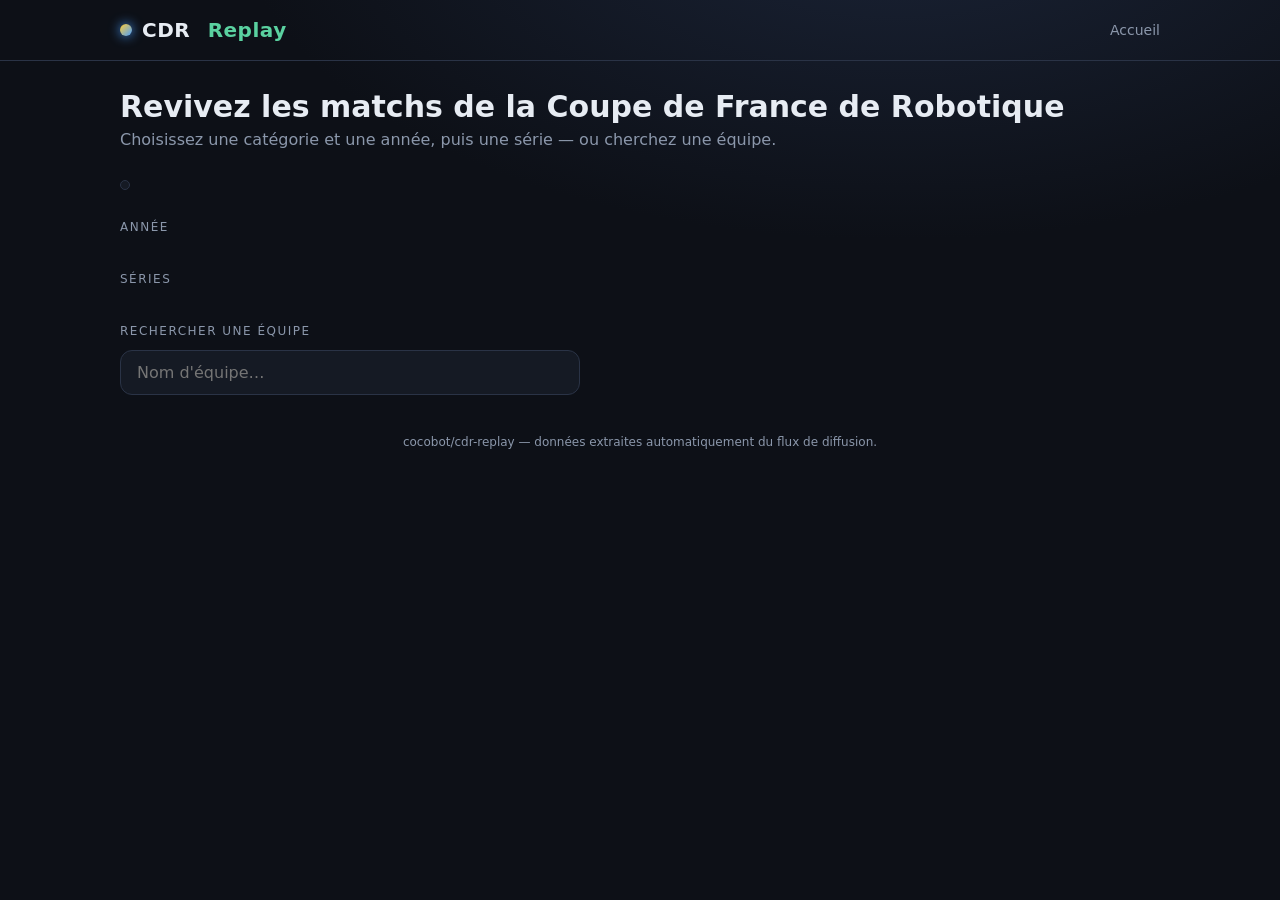
==== site/index.html @ 73f1c6b7 "cdr-replay: générateur + site statique (overlay OCR Ethnocentric, sans positions)" ====
<!DOCTYPE html>
<html lang="fr">
<head>
<meta charset="UTF-8">
<meta name="viewport" content="width=device-width, initial-scale=1">
<title>CDR Replay — matchs de la Coupe de France de Robotique</title>
<link rel="stylesheet" href="assets/style.css">
</head>
<body>
<div id="hdr"></div>
<main class="wrap">
  <h1 class="hero">Revivez les matchs de la Coupe de France de Robotique</h1>
  <p class="hero-sub">Choisissez une catégorie et une année, puis une série — ou cherchez une équipe.</p>

  <div id="cat" class="seg"></div>

  <div class="section-label">Année</div>
  <div id="years" class="chips"></div>

  <div class="section-label">Séries</div>
  <div id="series" class="grid"></div>

  <div class="section-label">Rechercher une équipe</div>
  <div class="search">
    <input id="q" type="text" placeholder="Nom d'équipe…" autocomplete="off">
    <div id="ac" class="ac" style="display:none"></div>
  </div>
</main>
<footer>cocobot/cdr-replay — données extraites automatiquement du flux de diffusion.</footer>

<script src="assets/app.js"></script>
<script>
document.getElementById("hdr").innerHTML = header();
let DATA, cat = null, year = null;

fetchJSON("data/index.json").then((d) => {
  DATA = d;
  const cats = Object.keys(d.tree);
  const order = ["senior", "junior"].filter((c) => cats.includes(c)).concat(cats.filter((c) => !["senior","junior"].includes(c)));
  document.getElementById("cat").innerHTML = order.map((c) =>
    `<button data-c="${c}">${c[0].toUpperCase() + c.slice(1)}</button>`).join("");
  document.querySelectorAll("#cat button").forEach((b) =>
    b.onclick = () => selectCat(b.dataset.c));
  selectCat(order[0]);
  setupSearch(d.teams);
});

function selectCat(c) {
  cat = c;
  document.querySelectorAll("#cat button").forEach((b) => b.classList.toggle("active", b.dataset.c === c));
  const years = Object.keys(DATA.tree[c]).sort().reverse();
  document.getElementById("years").innerHTML = years.map((y) =>
    `<div class="chip" data-y="${y}">${y}</div>`).join("");
  document.querySelectorAll("#years .chip").forEach((ch) =>
    ch.onclick = () => selectYear(ch.dataset.y));
  selectYear(years[0]);
}

function selectYear(y) {
  year = y;
  document.querySelectorAll("#years .chip").forEach((ch) => ch.classList.toggle("active", ch.dataset.y === y));
  const series = DATA.tree[cat][y];
  document.getElementById("series").innerHTML = series.map((s) => {
    const slug = slugOf(cat, y, s);
    return `<a class="card" href="viewer.html?s=${slug}">
      <span class="corner"></span>
      <div class="big">${seriesLabel(s)}</div>
      <div class="sub">${cat} · ${y}</div>
    </a>`;
  }).join("") || `<div class="empty">Aucune série</div>`;
}

function setupSearch(teams) {
  const q = document.getElementById("q"), ac = document.getElementById("ac");
  let sel = -1, shown = [];
  function render() {
    const v = q.value.trim().toLowerCase();
    shown = v ? teams.filter((t) => t.toLowerCase().includes(v)).slice(0, 12) : [];
    sel = -1;
    ac.style.display = shown.length ? "block" : "none";
    ac.innerHTML = shown.map((t, i) => `<div data-i="${i}">${t}</div>`).join("");
    ac.querySelectorAll("div").forEach((d) =>
      d.onclick = () => location.href = `team.html?team=${encodeURIComponent(shown[d.dataset.i])}`);
  }
  q.addEventListener("input", render);
  q.addEventListener("keydown", (e) => {
    if (e.key === "ArrowDown") sel = Math.min(sel + 1, shown.length - 1);
    else if (e.key === "ArrowUp") sel = Math.max(sel - 1, 0);
    else if (e.key === "Enter" && shown.length) {
      location.href = `team.html?team=${encodeURIComponent(shown[Math.max(0, sel)])}`; return;
    } else return;
    ac.querySelectorAll("div").forEach((d, i) => d.classList.toggle("sel", i === sel));
    e.preventDefault();
  });
}
</script>
</body>
</html>
---- site/assets/style.css ----
:root {
  --bg: #0d1017;
  --bg2: #151a24;
  --card: #1b212e;
  --card-h: #232b3b;
  --line: #2a3346;
  --txt: #e7ecf3;
  --muted: #8b97ab;
  --blue: #4a9eff;
  --yellow: #ffce3a;
  --accent: #5ad1a0;
  --radius: 14px;
  --shadow: 0 6px 24px rgba(0,0,0,.35);
}
* { margin: 0; padding: 0; box-sizing: border-box; }
html { scroll-behavior: smooth; }
body {
  background: radial-gradient(1200px 600px at 70% -10%, #1a2336 0%, var(--bg) 55%);
  color: var(--txt);
  font-family: "Inter", "Segoe UI", system-ui, -apple-system, sans-serif;
  min-height: 100vh;
}
a { color: inherit; text-decoration: none; }
.wrap { max-width: 1080px; margin: 0 auto; padding: 0 20px; }

/* Header */
header.top {
  display: flex; align-items: center; gap: 14px;
  padding: 18px 0; border-bottom: 1px solid var(--line); margin-bottom: 28px;
}
.logo {
  font-weight: 800; font-size: 20px; letter-spacing: .5px;
  display: flex; align-items: center; gap: 10px;
}
.logo .dot { width: 12px; height: 12px; border-radius: 50%;
  background: linear-gradient(135deg, var(--yellow), var(--blue)); box-shadow: 0 0 12px var(--blue); }
.logo b { color: var(--accent); }
header.top nav { margin-left: auto; display: flex; gap: 18px; font-size: 14px; color: var(--muted); }
header.top nav a:hover { color: var(--txt); }

h1.hero { font-size: 30px; font-weight: 800; margin-bottom: 6px; }
.hero-sub { color: var(--muted); margin-bottom: 26px; }

/* Segmented toggle */
.seg { display: inline-flex; background: var(--bg2); border: 1px solid var(--line);
  border-radius: 999px; padding: 4px; gap: 4px; }
.seg button {
  border: none; background: transparent; color: var(--muted);
  padding: 9px 22px; border-radius: 999px; cursor: pointer;
  font: inherit; font-weight: 600; transition: .15s;
}
.seg button.active { background: var(--card-h); color: var(--txt); box-shadow: var(--shadow); }
.seg button:hover:not(.active) { color: var(--txt); }

.section-label { color: var(--muted); font-size: 12px; text-transform: uppercase;
  letter-spacing: 1.5px; margin: 26px 0 12px; }

/* Chips (years) */
.chips { display: flex; flex-wrap: wrap; gap: 10px; }
.chip {
  background: var(--card); border: 1px solid var(--line); color: var(--txt);
  padding: 8px 18px; border-radius: 999px; cursor: pointer; font-weight: 600; transition: .15s;
}
.chip.active { border-color: var(--accent); color: var(--accent); box-shadow: 0 0 0 1px var(--accent) inset; }
.chip:hover { background: var(--card-h); }

/* Cards grid */
.grid { display: grid; grid-template-columns: repeat(auto-fill, minmax(220px, 1fr)); gap: 14px; }
.card {
  background: var(--card); border: 1px solid var(--line); border-radius: var(--radius);
  padding: 18px; cursor: pointer; transition: .15s; position: relative; overflow: hidden;
}
.card:hover { background: var(--card-h); transform: translateY(-2px); box-shadow: var(--shadow); }
.card .big { font-size: 22px; font-weight: 800; }
.card .sub { color: var(--muted); font-size: 13px; margin-top: 4px; }
.card .corner { position: absolute; top: 0; right: 0; width: 46px; height: 46px;
  background: linear-gradient(135deg, transparent 50%, var(--blue) 50%); opacity: .25; }

/* Search */
.search { position: relative; max-width: 460px; }
.search input {
  width: 100%; background: var(--bg2); border: 1px solid var(--line); color: var(--txt);
  padding: 12px 16px; border-radius: 12px; font: inherit; outline: none;
}
.search input:focus { border-color: var(--accent); }
.ac { position: absolute; left: 0; right: 0; top: 52px; background: var(--card);
  border: 1px solid var(--line); border-radius: 12px; overflow: hidden; z-index: 10;
  max-height: 320px; overflow-y: auto; box-shadow: var(--shadow); }
.ac div { padding: 10px 16px; cursor: pointer; }
.ac div:hover, .ac div.sel { background: var(--card-h); color: var(--accent); }

/* Viewer */
.viewer { display: grid; grid-template-columns: 1.7fr 1fr; gap: 20px; align-items: start; }
@media (max-width: 880px) { .viewer { grid-template-columns: 1fr; } }
.player-box { background: #000; border-radius: var(--radius); overflow: hidden; aspect-ratio: 16/9; }
.player-box iframe { width: 100%; height: 100%; border: 0; display: block; }
.match-list { display: flex; flex-direction: column; gap: 8px; max-height: 70vh; overflow-y: auto; padding-right: 4px; }
.match {
  background: var(--card); border: 1px solid var(--line); border-left: 4px solid var(--line);
  border-radius: 10px; padding: 10px 14px; cursor: pointer; transition: .12s;
}
.match:hover { background: var(--card-h); }
.match.now { border-left-color: var(--accent); background: var(--card-h); box-shadow: var(--shadow); }
.match .teams { font-weight: 700; display: flex; align-items: center; gap: 8px; flex-wrap: wrap; }
.match .meta { color: var(--muted); font-size: 12px; margin-top: 4px; display: flex; gap: 10px; }
.tname.y { color: var(--yellow); } .tname.b { color: var(--blue); }
.vs { color: var(--muted); font-weight: 500; }
.pill { background: var(--bg2); border: 1px solid var(--line); border-radius: 6px; padding: 1px 7px; font-size: 11px; }

.crumbs { color: var(--muted); font-size: 14px; margin-bottom: 16px; }
.crumbs a:hover { color: var(--txt); }
.crumbs b { color: var(--txt); }

.empty { color: var(--muted); padding: 40px 0; text-align: center; }
footer { color: var(--muted); font-size: 12px; text-align: center; padding: 40px 0 24px; }
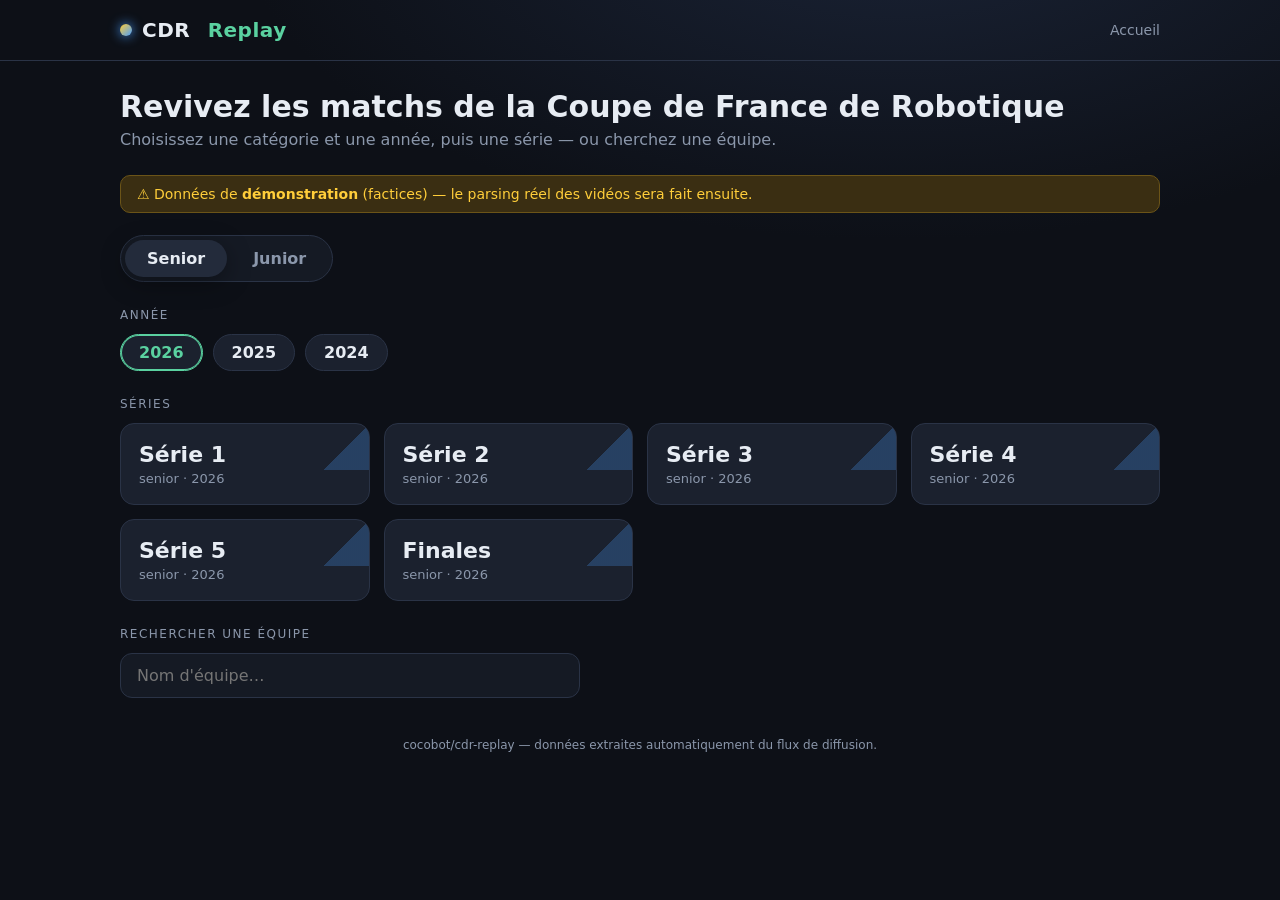
==== commit 0b1c113f: "demo: jeu de données factice (26 séries, 118 équipes) + bandeau démo + script de génération" ====
--- a/site/index.html
+++ b/site/index.html
@@ -11,6 +11,11 @@
 <main class="wrap">
   <h1 class="hero">Revivez les matchs de la Coupe de France de Robotique</h1>
   <p class="hero-sub">Choisissez une catégorie et une année, puis une série — ou cherchez une équipe.</p>
+
+  <div id="demo" style="display:none;background:#3a2e12;border:1px solid #6b5418;color:#ffce3a;
+    padding:10px 16px;border-radius:10px;margin-bottom:22px;font-size:14px">
+    ⚠️ Données de <b>démonstration</b> (factices) — le parsing réel des vidéos sera fait ensuite.
+  </div>
 
   <div id="cat" class="seg"></div>
 
@@ -35,6 +40,7 @@
 
 fetchJSON("data/index.json").then((d) => {
   DATA = d;
+  if (d.demo) document.getElementById("demo").style.display = "block";
   const cats = Object.keys(d.tree);
   const order = ["senior", "junior"].filter((c) => cats.includes(c)).concat(cats.filter((c) => !["senior","junior"].includes(c)));
   document.getElementById("cat").innerHTML = order.map((c) =>
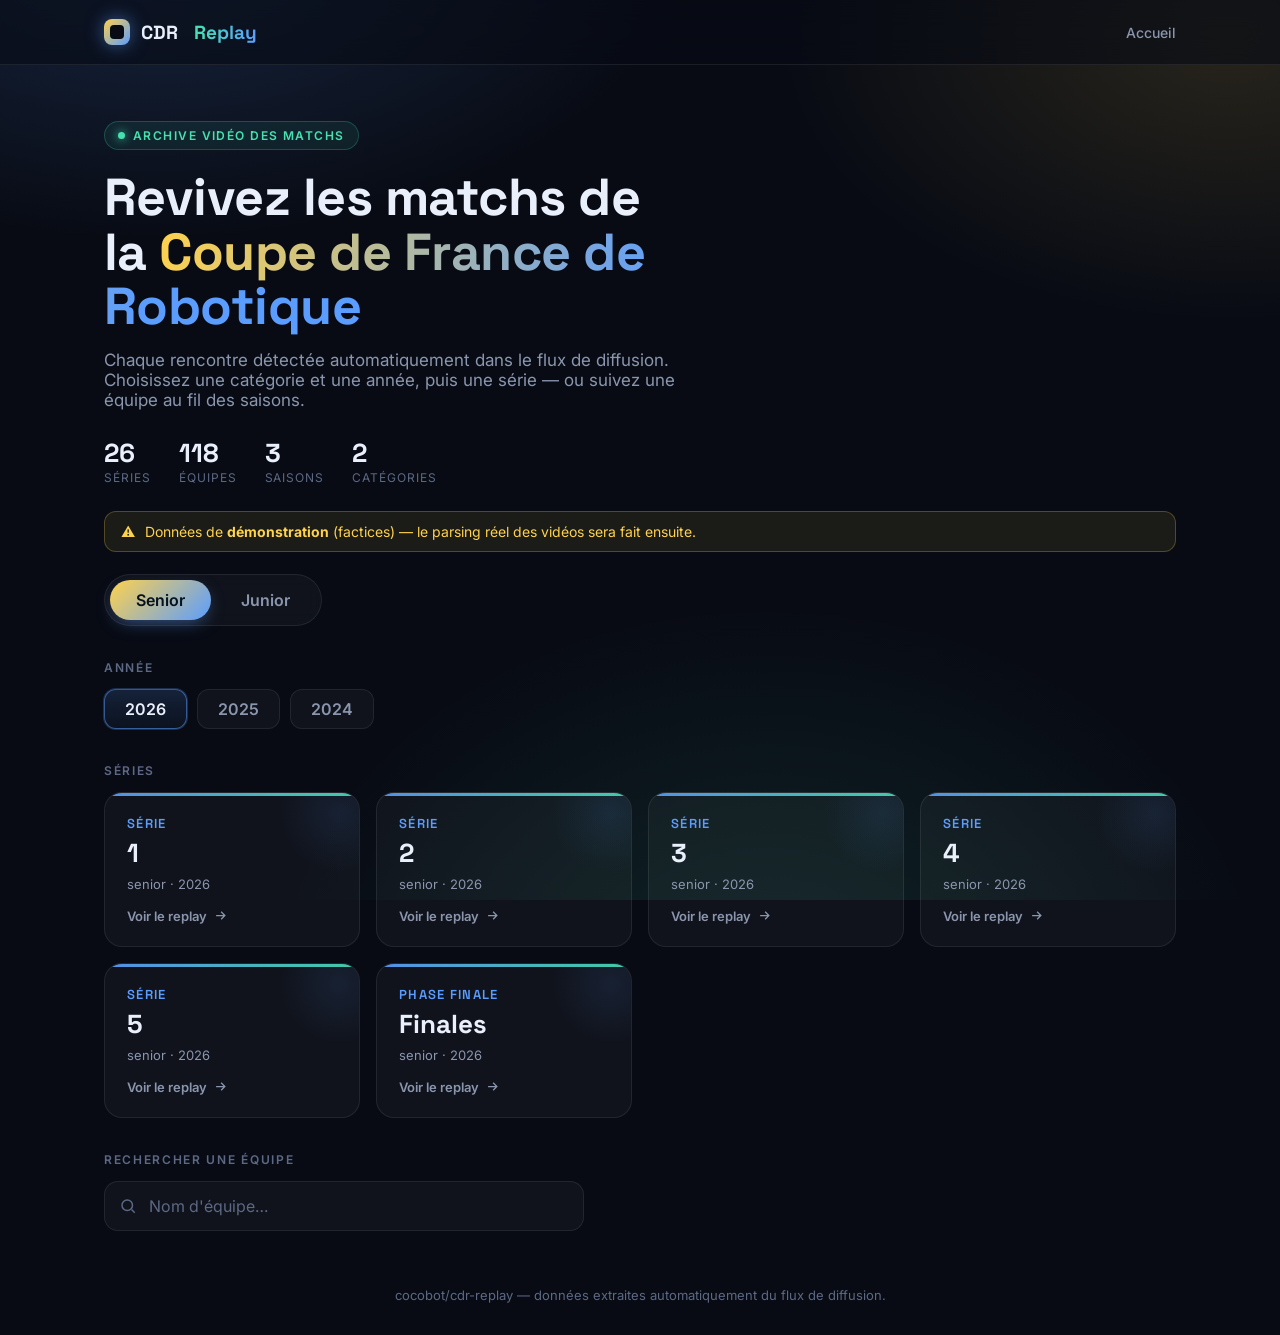
==== commit 32ff9633: "design: refonte UI (typo Space Grotesk/Inter, hero dégradé, cartes glass, viewer/équipe soignés)" ====
--- a/site/index.html
+++ b/site/index.html
@@ -9,13 +9,16 @@
 <body>
 <div id="hdr"></div>
 <main class="wrap">
-  <h1 class="hero">Revivez les matchs de la Coupe de France de Robotique</h1>
-  <p class="hero-sub">Choisissez une catégorie et une année, puis une série — ou cherchez une équipe.</p>
-
-  <div id="demo" style="display:none;background:#3a2e12;border:1px solid #6b5418;color:#ffce3a;
-    padding:10px 16px;border-radius:10px;margin-bottom:22px;font-size:14px">
-    ⚠️ Données de <b>démonstration</b> (factices) — le parsing réel des vidéos sera fait ensuite.
-  </div>
+  <section class="hero">
+    <span class="eyebrow"><span class="ping"></span>Archive vidéo des matchs</span>
+    <h1 class="title">Revivez les matchs de la <span class="g">Coupe de France de Robotique</span></h1>
+    <p class="lead">Chaque rencontre détectée automatiquement dans le flux de diffusion. Choisissez
+      une catégorie et une année, puis une série — ou suivez une équipe au fil des saisons.</p>
+    <div class="stats" id="stats"></div>
+    <div id="demo" class="demo-banner" style="display:none">
+      ⚠️ <span>Données de <b>démonstration</b> (factices) — le parsing réel des vidéos sera fait ensuite.</span>
+    </div>
+  </section>
 
   <div id="cat" class="seg"></div>
 
@@ -27,6 +30,7 @@
 
   <div class="section-label">Rechercher une équipe</div>
   <div class="search">
+    <svg class="ico" width="18" height="18" viewBox="0 0 24 24" fill="none" stroke="currentColor" stroke-width="2"><circle cx="11" cy="11" r="7"/><path d="m21 21-4.3-4.3"/></svg>
     <input id="q" type="text" placeholder="Nom d'équipe…" autocomplete="off">
     <div id="ac" class="ac" style="display:none"></div>
   </div>
@@ -37,16 +41,23 @@
 <script>
 document.getElementById("hdr").innerHTML = header();
 let DATA, cat = null, year = null;
+const ACCENT = { senior: ["var(--blue)", "var(--teal)"], junior: ["var(--yellow)", "var(--blue)"] };
+const ARROW = `<svg width="15" height="15" viewBox="0 0 24 24" fill="none" stroke="currentColor" stroke-width="2"><path d="M5 12h14M13 6l6 6-6 6"/></svg>`;
 
 fetchJSON("data/index.json").then((d) => {
   DATA = d;
-  if (d.demo) document.getElementById("demo").style.display = "block";
+  if (d.demo) document.getElementById("demo").style.display = "flex";
+  const nSeries = Object.values(d.tree).reduce((a, yr) => a + Object.values(yr).reduce((b, s) => b + s.length, 0), 0);
+  const years = new Set(); Object.values(d.tree).forEach((yr) => Object.keys(yr).forEach((y) => years.add(y)));
+  document.getElementById("stats").innerHTML = [
+    [nSeries, "Séries"], [d.teams.length, "Équipes"], [years.size, "Saisons"], [Object.keys(d.tree).length, "Catégories"],
+  ].map(([n, l]) => `<div class="stat"><div class="n">${n}</div><div class="l">${l}</div></div>`).join("");
+
   const cats = Object.keys(d.tree);
-  const order = ["senior", "junior"].filter((c) => cats.includes(c)).concat(cats.filter((c) => !["senior","junior"].includes(c)));
+  const order = ["senior", "junior"].filter((c) => cats.includes(c)).concat(cats.filter((c) => !["senior", "junior"].includes(c)));
   document.getElementById("cat").innerHTML = order.map((c) =>
     `<button data-c="${c}">${c[0].toUpperCase() + c.slice(1)}</button>`).join("");
-  document.querySelectorAll("#cat button").forEach((b) =>
-    b.onclick = () => selectCat(b.dataset.c));
+  document.querySelectorAll("#cat button").forEach((b) => b.onclick = () => selectCat(b.dataset.c));
   selectCat(order[0]);
   setupSearch(d.teams);
 });
@@ -55,23 +66,23 @@
   cat = c;
   document.querySelectorAll("#cat button").forEach((b) => b.classList.toggle("active", b.dataset.c === c));
   const years = Object.keys(DATA.tree[c]).sort().reverse();
-  document.getElementById("years").innerHTML = years.map((y) =>
-    `<div class="chip" data-y="${y}">${y}</div>`).join("");
-  document.querySelectorAll("#years .chip").forEach((ch) =>
-    ch.onclick = () => selectYear(ch.dataset.y));
+  document.getElementById("years").innerHTML = years.map((y) => `<div class="chip" data-y="${y}">${y}</div>`).join("");
+  document.querySelectorAll("#years .chip").forEach((ch) => ch.onclick = () => selectYear(ch.dataset.y));
   selectYear(years[0]);
 }
 
 function selectYear(y) {
   year = y;
   document.querySelectorAll("#years .chip").forEach((ch) => ch.classList.toggle("active", ch.dataset.y === y));
-  const series = DATA.tree[cat][y];
-  document.getElementById("series").innerHTML = series.map((s) => {
+  const [c1, c2] = ACCENT[cat] || ACCENT.senior;
+  document.getElementById("series").innerHTML = DATA.tree[cat][y].map((s) => {
     const slug = slugOf(cat, y, s);
-    return `<a class="card" href="viewer.html?s=${slug}">
-      <span class="corner"></span>
-      <div class="big">${seriesLabel(s)}</div>
+    const isFin = !/^\d+$/.test(s);
+    return `<a class="card" href="viewer.html?s=${slug}" style="--c1:${c1};--c2:${c2}">
+      <div class="num">${isFin ? "Phase finale" : "Série"}</div>
+      <div class="big">${isFin ? seriesLabel(s) : s}</div>
       <div class="sub">${cat} · ${y}</div>
+      <div class="go">Voir le replay ${ARROW}</div>
     </a>`;
   }).join("") || `<div class="empty">Aucune série</div>`;
 }
@@ -85,16 +96,15 @@
     sel = -1;
     ac.style.display = shown.length ? "block" : "none";
     ac.innerHTML = shown.map((t, i) => `<div data-i="${i}">${t}</div>`).join("");
-    ac.querySelectorAll("div").forEach((d) =>
-      d.onclick = () => location.href = `team.html?team=${encodeURIComponent(shown[d.dataset.i])}`);
+    ac.querySelectorAll("div").forEach((d) => d.onclick = () => go(shown[d.dataset.i]));
   }
+  const go = (t) => location.href = `team.html?team=${encodeURIComponent(t)}`;
   q.addEventListener("input", render);
   q.addEventListener("keydown", (e) => {
     if (e.key === "ArrowDown") sel = Math.min(sel + 1, shown.length - 1);
     else if (e.key === "ArrowUp") sel = Math.max(sel - 1, 0);
-    else if (e.key === "Enter" && shown.length) {
-      location.href = `team.html?team=${encodeURIComponent(shown[Math.max(0, sel)])}`; return;
-    } else return;
+    else if (e.key === "Enter" && shown.length) return go(shown[Math.max(0, sel)]);
+    else return;
     ac.querySelectorAll("div").forEach((d, i) => d.classList.toggle("sel", i === sel));
     e.preventDefault();
   });
--- a/site/assets/style.css
+++ b/site/assets/style.css
@@ -1,115 +1,158 @@
+@import url('https://fonts.googleapis.com/css2?family=Space+Grotesk:wght@500;600;700&family=Inter:wght@400;500;600&display=swap');
+
 :root {
-  --bg: #0d1017;
-  --bg2: #151a24;
-  --card: #1b212e;
-  --card-h: #232b3b;
-  --line: #2a3346;
-  --txt: #e7ecf3;
-  --muted: #8b97ab;
-  --blue: #4a9eff;
-  --yellow: #ffce3a;
-  --accent: #5ad1a0;
-  --radius: 14px;
-  --shadow: 0 6px 24px rgba(0,0,0,.35);
+  --bg: #080b14;
+  --txt: #eaf0fb;
+  --muted: #8a96ad;
+  --faint: #5c6884;
+  --blue: #5b9dff;
+  --yellow: #ffd24d;
+  --teal: #45e2b0;
+  --line: rgba(255,255,255,.08);
+  --glass: rgba(255,255,255,.035);
+  --glass-h: rgba(255,255,255,.06);
+  --radius: 18px;
+  --shadow: 0 18px 50px -18px rgba(0,0,0,.7);
+  --ease: cubic-bezier(.22,.61,.36,1);
 }
 * { margin: 0; padding: 0; box-sizing: border-box; }
 html { scroll-behavior: smooth; }
 body {
-  background: radial-gradient(1200px 600px at 70% -10%, #1a2336 0%, var(--bg) 55%);
+  font-family: "Inter", system-ui, -apple-system, sans-serif;
   color: var(--txt);
-  font-family: "Inter", "Segoe UI", system-ui, -apple-system, sans-serif;
+  background:
+    radial-gradient(900px 520px at 12% -8%, rgba(91,157,255,.20), transparent 60%),
+    radial-gradient(820px 520px at 96% 4%, rgba(255,210,77,.13), transparent 55%),
+    radial-gradient(900px 700px at 60% 110%, rgba(69,226,176,.12), transparent 55%),
+    var(--bg);
+  background-attachment: fixed;
   min-height: 100vh;
+  -webkit-font-smoothing: antialiased;
 }
 a { color: inherit; text-decoration: none; }
-.wrap { max-width: 1080px; margin: 0 auto; padding: 0 20px; }
+.wrap { max-width: 1120px; margin: 0 auto; padding: 0 24px; }
+h1, h2, h3, .display { font-family: "Space Grotesk", sans-serif; letter-spacing: -.01em; }
 
 /* Header */
-header.top {
-  display: flex; align-items: center; gap: 14px;
-  padding: 18px 0; border-bottom: 1px solid var(--line); margin-bottom: 28px;
-}
-.logo {
-  font-weight: 800; font-size: 20px; letter-spacing: .5px;
-  display: flex; align-items: center; gap: 10px;
-}
-.logo .dot { width: 12px; height: 12px; border-radius: 50%;
-  background: linear-gradient(135deg, var(--yellow), var(--blue)); box-shadow: 0 0 12px var(--blue); }
-.logo b { color: var(--accent); }
-header.top nav { margin-left: auto; display: flex; gap: 18px; font-size: 14px; color: var(--muted); }
+header.top { position: sticky; top: 0; z-index: 50; backdrop-filter: blur(14px);
+  background: rgba(8,11,20,.6); border-bottom: 1px solid var(--line); }
+header.top .wrap { display: flex; align-items: center; gap: 16px; height: 64px; }
+.logo { font-family: "Space Grotesk"; font-weight: 700; font-size: 19px; display: flex; align-items: center; gap: 11px; }
+.logo .mark { width: 26px; height: 26px; border-radius: 8px; position: relative;
+  background: linear-gradient(135deg, var(--yellow), var(--blue)); box-shadow: 0 0 18px rgba(91,157,255,.5); }
+.logo .mark::after { content: ""; position: absolute; inset: 6px; border-radius: 4px; background: var(--bg); }
+.logo b { background: linear-gradient(90deg, var(--teal), var(--blue)); -webkit-background-clip: text; background-clip: text; color: transparent; }
+header.top nav { margin-left: auto; display: flex; gap: 22px; font-size: 14px; color: var(--muted); font-weight: 500; }
 header.top nav a:hover { color: var(--txt); }
 
-h1.hero { font-size: 30px; font-weight: 800; margin-bottom: 6px; }
-.hero-sub { color: var(--muted); margin-bottom: 26px; }
+/* Hero */
+.hero { padding: 56px 0 22px; }
+.eyebrow { display: inline-flex; align-items: center; gap: 8px; font-size: 12px; font-weight: 600;
+  letter-spacing: .12em; text-transform: uppercase; color: var(--teal);
+  background: rgba(69,226,176,.08); border: 1px solid rgba(69,226,176,.22);
+  padding: 6px 13px; border-radius: 999px; margin-bottom: 20px; }
+.eyebrow .ping { width: 7px; height: 7px; border-radius: 50%; background: var(--teal); box-shadow: 0 0 10px var(--teal); }
+h1.title { font-size: clamp(30px, 5vw, 52px); font-weight: 700; line-height: 1.05; max-width: 16ch; }
+h1.title .g { background: linear-gradient(100deg, var(--yellow), var(--blue) 70%); -webkit-background-clip: text; background-clip: text; color: transparent; }
+.lead { color: var(--muted); font-size: 17px; margin-top: 16px; max-width: 52ch; }
+.stats { display: flex; gap: 28px; margin-top: 26px; flex-wrap: wrap; }
+.stat .n { font-family: "Space Grotesk"; font-size: 26px; font-weight: 700; }
+.stat .l { color: var(--faint); font-size: 12px; text-transform: uppercase; letter-spacing: .08em; }
+
+.demo-banner { display: flex; gap: 10px; align-items: center; background: rgba(255,210,77,.08);
+  border: 1px solid rgba(255,210,77,.25); color: var(--yellow); padding: 11px 16px;
+  border-radius: 12px; margin: 26px 0 0; font-size: 14px; }
+
+.section-label { color: var(--faint); font-size: 12px; font-weight: 600; text-transform: uppercase;
+  letter-spacing: .14em; margin: 34px 0 14px; }
 
 /* Segmented toggle */
-.seg { display: inline-flex; background: var(--bg2); border: 1px solid var(--line);
-  border-radius: 999px; padding: 4px; gap: 4px; }
-.seg button {
-  border: none; background: transparent; color: var(--muted);
-  padding: 9px 22px; border-radius: 999px; cursor: pointer;
-  font: inherit; font-weight: 600; transition: .15s;
-}
-.seg button.active { background: var(--card-h); color: var(--txt); box-shadow: var(--shadow); }
+.seg { display: inline-flex; background: var(--glass); border: 1px solid var(--line);
+  border-radius: 999px; padding: 5px; gap: 4px; backdrop-filter: blur(8px); }
+.seg button { border: none; background: transparent; color: var(--muted); padding: 10px 26px;
+  border-radius: 999px; cursor: pointer; font: inherit; font-weight: 600; transition: .2s var(--ease); }
+.seg button.active { color: #06121f; background: linear-gradient(135deg, var(--yellow), var(--blue)); box-shadow: 0 6px 18px -6px rgba(91,157,255,.6); }
 .seg button:hover:not(.active) { color: var(--txt); }
 
-.section-label { color: var(--muted); font-size: 12px; text-transform: uppercase;
-  letter-spacing: 1.5px; margin: 26px 0 12px; }
-
-/* Chips (years) */
+/* Chips */
 .chips { display: flex; flex-wrap: wrap; gap: 10px; }
-.chip {
-  background: var(--card); border: 1px solid var(--line); color: var(--txt);
-  padding: 8px 18px; border-radius: 999px; cursor: pointer; font-weight: 600; transition: .15s;
-}
-.chip.active { border-color: var(--accent); color: var(--accent); box-shadow: 0 0 0 1px var(--accent) inset; }
-.chip:hover { background: var(--card-h); }
+.chip { background: var(--glass); border: 1px solid var(--line); color: var(--muted);
+  padding: 9px 20px; border-radius: 12px; cursor: pointer; font-weight: 600; transition: .18s var(--ease); }
+.chip:hover { background: var(--glass-h); color: var(--txt); }
+.chip.active { color: var(--txt); border-color: rgba(91,157,255,.5);
+  background: linear-gradient(180deg, rgba(91,157,255,.16), rgba(91,157,255,.05)); box-shadow: 0 0 0 1px rgba(91,157,255,.25); }
 
 /* Cards grid */
-.grid { display: grid; grid-template-columns: repeat(auto-fill, minmax(220px, 1fr)); gap: 14px; }
-.card {
-  background: var(--card); border: 1px solid var(--line); border-radius: var(--radius);
-  padding: 18px; cursor: pointer; transition: .15s; position: relative; overflow: hidden;
-}
-.card:hover { background: var(--card-h); transform: translateY(-2px); box-shadow: var(--shadow); }
-.card .big { font-size: 22px; font-weight: 800; }
-.card .sub { color: var(--muted); font-size: 13px; margin-top: 4px; }
-.card .corner { position: absolute; top: 0; right: 0; width: 46px; height: 46px;
-  background: linear-gradient(135deg, transparent 50%, var(--blue) 50%); opacity: .25; }
+.grid { display: grid; grid-template-columns: repeat(auto-fill, minmax(230px, 1fr)); gap: 16px; }
+.card { position: relative; display: block; background: var(--glass); border: 1px solid var(--line);
+  border-radius: var(--radius); padding: 22px; cursor: pointer; overflow: hidden;
+  transition: transform .22s var(--ease), border-color .22s, background .22s; }
+.card::before { content: ""; position: absolute; left: 0; top: 0; right: 0; height: 3px;
+  background: linear-gradient(90deg, var(--c1, var(--blue)), var(--c2, var(--teal))); opacity: .9; }
+.card::after { content: ""; position: absolute; right: -40px; top: -40px; width: 120px; height: 120px;
+  border-radius: 50%; background: radial-gradient(circle, var(--c1, var(--blue)), transparent 70%); opacity: .10; transition: opacity .22s; }
+.card:hover { transform: translateY(-4px); border-color: rgba(255,255,255,.18); background: var(--glass-h); box-shadow: var(--shadow); }
+.card:hover::after { opacity: .22; }
+.card .num { font-family: "Space Grotesk"; font-size: 13px; font-weight: 600; color: var(--c1, var(--blue)); letter-spacing: .1em; text-transform: uppercase; }
+.card .big { font-family: "Space Grotesk"; font-size: 26px; font-weight: 700; margin-top: 4px; }
+.card .sub { color: var(--muted); font-size: 13px; margin-top: 6px; }
+.card .go { margin-top: 16px; font-size: 13px; font-weight: 600; color: var(--muted); display: flex; align-items: center; gap: 6px; }
+.card:hover .go { color: var(--txt); }
+.card .go svg { transition: transform .22s var(--ease); }
+.card:hover .go svg { transform: translateX(3px); }
 
 /* Search */
-.search { position: relative; max-width: 460px; }
-.search input {
-  width: 100%; background: var(--bg2); border: 1px solid var(--line); color: var(--txt);
-  padding: 12px 16px; border-radius: 12px; font: inherit; outline: none;
-}
-.search input:focus { border-color: var(--accent); }
-.ac { position: absolute; left: 0; right: 0; top: 52px; background: var(--card);
-  border: 1px solid var(--line); border-radius: 12px; overflow: hidden; z-index: 10;
-  max-height: 320px; overflow-y: auto; box-shadow: var(--shadow); }
-.ac div { padding: 10px 16px; cursor: pointer; }
-.ac div:hover, .ac div.sel { background: var(--card-h); color: var(--accent); }
+.search { position: relative; max-width: 480px; }
+.search input { width: 100%; background: var(--glass); border: 1px solid var(--line); color: var(--txt);
+  padding: 14px 16px 14px 44px; border-radius: 14px; font: inherit; outline: none; transition: .2s; }
+.search input::placeholder { color: var(--faint); }
+.search input:focus { border-color: rgba(69,226,176,.5); background: var(--glass-h); }
+.search .ico { position: absolute; left: 15px; top: 50%; transform: translateY(-50%); color: var(--faint); pointer-events: none; }
+.ac { position: absolute; left: 0; right: 0; top: 56px; background: #10141f; border: 1px solid var(--line);
+  border-radius: 14px; overflow: hidden auto; z-index: 20; max-height: 340px; box-shadow: var(--shadow); }
+.ac div { padding: 11px 16px; cursor: pointer; font-weight: 500; }
+.ac div:hover, .ac div.sel { background: var(--glass-h); color: var(--teal); }
+
+/* Crumbs */
+.crumbs { color: var(--muted); font-size: 14px; margin: 22px 0 18px; }
+.crumbs a:hover { color: var(--txt); }
+.crumbs b { color: var(--txt); }
+.crumbs .sep { color: var(--faint); margin: 0 8px; }
 
 /* Viewer */
-.viewer { display: grid; grid-template-columns: 1.7fr 1fr; gap: 20px; align-items: start; }
-@media (max-width: 880px) { .viewer { grid-template-columns: 1fr; } }
-.player-box { background: #000; border-radius: var(--radius); overflow: hidden; aspect-ratio: 16/9; }
+.viewer { display: grid; grid-template-columns: 1.75fr 1fr; gap: 22px; align-items: start; }
+@media (max-width: 900px) { .viewer { grid-template-columns: 1fr; } }
+.player-box { background: #000; border-radius: var(--radius); overflow: hidden; aspect-ratio: 16/9;
+  border: 1px solid var(--line); box-shadow: var(--shadow); }
 .player-box iframe { width: 100%; height: 100%; border: 0; display: block; }
-.match-list { display: flex; flex-direction: column; gap: 8px; max-height: 70vh; overflow-y: auto; padding-right: 4px; }
-.match {
-  background: var(--card); border: 1px solid var(--line); border-left: 4px solid var(--line);
-  border-radius: 10px; padding: 10px 14px; cursor: pointer; transition: .12s;
-}
-.match:hover { background: var(--card-h); }
-.match.now { border-left-color: var(--accent); background: var(--card-h); box-shadow: var(--shadow); }
-.match .teams { font-weight: 700; display: flex; align-items: center; gap: 8px; flex-wrap: wrap; }
-.match .meta { color: var(--muted); font-size: 12px; margin-top: 4px; display: flex; gap: 10px; }
-.tname.y { color: var(--yellow); } .tname.b { color: var(--blue); }
-.vs { color: var(--muted); font-weight: 500; }
-.pill { background: var(--bg2); border: 1px solid var(--line); border-radius: 6px; padding: 1px 7px; font-size: 11px; }
+.panel-h { display: flex; align-items: baseline; justify-content: space-between; margin-bottom: 12px; }
+.panel-h h3 { font-size: 16px; font-weight: 600; }
+.panel-h .count { color: var(--faint); font-size: 13px; }
+.match-list { display: flex; flex-direction: column; gap: 9px; max-height: 72vh; overflow-y: auto; padding-right: 6px; }
+.match { position: relative; display: block; background: var(--glass); border: 1px solid var(--line);
+  border-radius: 13px; padding: 13px 15px 13px 17px; cursor: pointer; transition: .16s var(--ease); overflow: hidden; }
+.match::before { content: ""; position: absolute; left: 0; top: 0; bottom: 0; width: 4px;
+  background: linear-gradient(var(--yellow), var(--blue)); opacity: .6; }
+.match:hover { background: var(--glass-h); transform: translateX(2px); }
+.match.now { border-color: rgba(69,226,176,.5); background: rgba(69,226,176,.07); box-shadow: 0 0 0 1px rgba(69,226,176,.25); }
+.match.now::before { opacity: 1; box-shadow: 0 0 14px var(--teal); }
+.teams { font-weight: 600; display: flex; align-items: center; gap: 9px; flex-wrap: wrap; font-size: 15px; }
+.tname { display: inline-flex; align-items: center; gap: 7px; }
+.tname::before { content: ""; width: 9px; height: 9px; border-radius: 50%; }
+.tname.y::before { background: var(--yellow); box-shadow: 0 0 8px rgba(255,210,77,.6); }
+.tname.b::before { background: var(--blue); box-shadow: 0 0 8px rgba(91,157,255,.6); }
+.vs { color: var(--faint); font-weight: 500; font-size: 13px; }
+.meta { color: var(--muted); font-size: 12.5px; margin-top: 7px; display: flex; gap: 9px; align-items: center; }
+.pill { background: rgba(255,255,255,.05); border: 1px solid var(--line); border-radius: 7px; padding: 2px 8px; font-size: 11px; font-weight: 500; }
 
-.crumbs { color: var(--muted); font-size: 14px; margin-bottom: 16px; }
-.crumbs a:hover { color: var(--txt); }
-.crumbs b { color: var(--txt); }
-
-.empty { color: var(--muted); padding: 40px 0; text-align: center; }
-footer { color: var(--muted); font-size: 12px; text-align: center; padding: 40px 0 24px; }
+/* Team page */
+.team-head { display: flex; align-items: center; gap: 18px; margin: 8px 0 4px; }
+.avatar { width: 64px; height: 64px; border-radius: 18px; display: grid; place-items: center;
+  font-family: "Space Grotesk"; font-weight: 700; font-size: 26px; color: #06121f;
+  background: linear-gradient(135deg, var(--yellow), var(--blue)); box-shadow: var(--shadow); }
+.empty { color: var(--muted); padding: 56px 0; text-align: center; }
+footer { color: var(--faint); font-size: 13px; text-align: center; padding: 56px 0 32px; }
+footer a:hover { color: var(--muted); }
+::-webkit-scrollbar { width: 10px; height: 10px; }
+::-webkit-scrollbar-thumb { background: rgba(255,255,255,.1); border-radius: 8px; }
+::-webkit-scrollbar-thumb:hover { background: rgba(255,255,255,.18); }
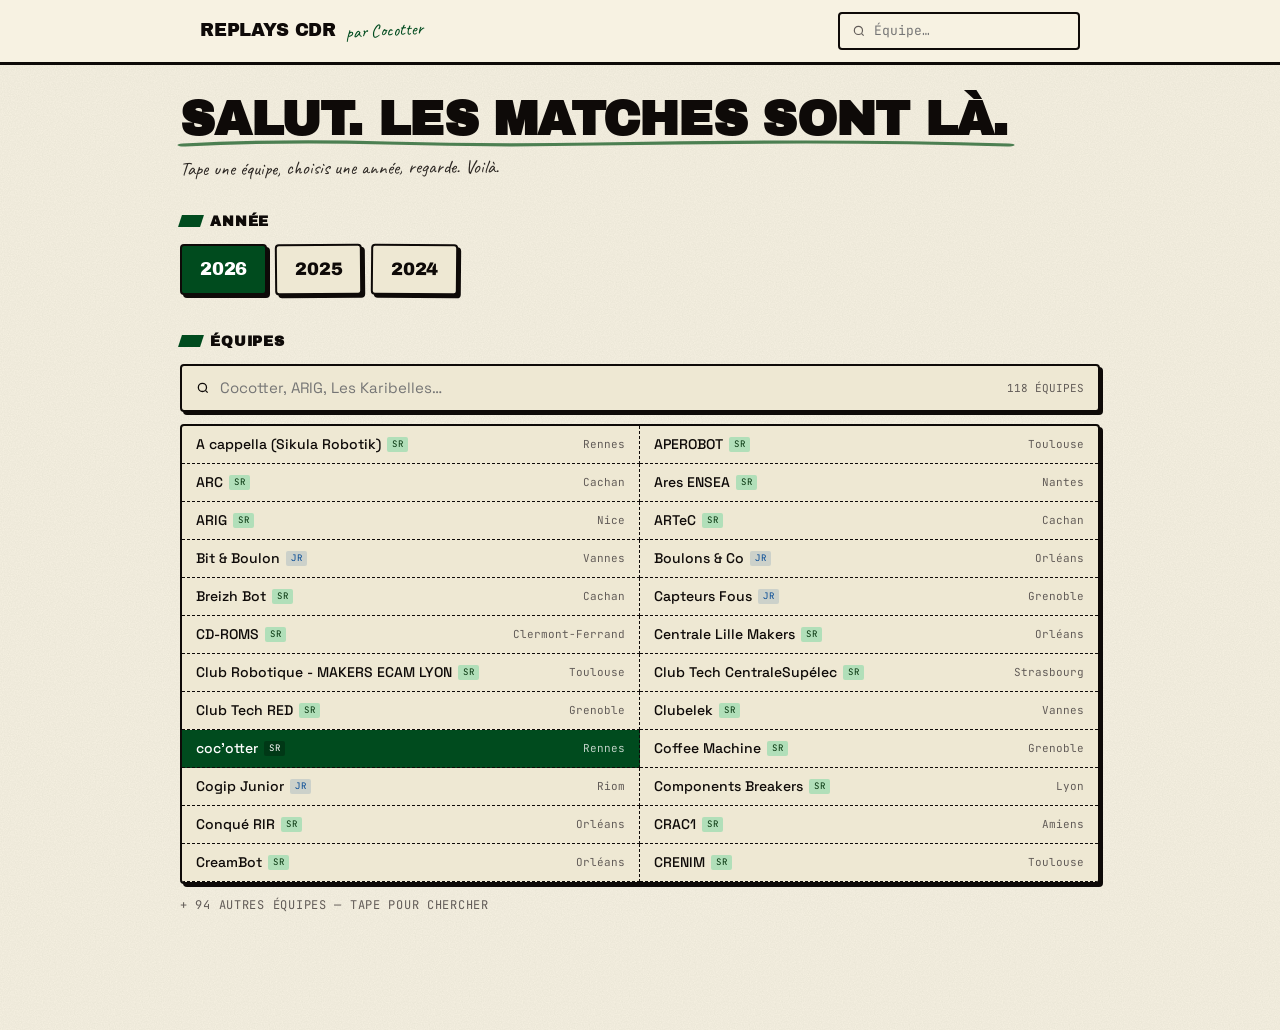
==== commit 1bd23067: "design: refonte complète style zine vert sapin (Claude Design handoff) — home/year/series/match/team" ====
--- a/site/index.html
+++ b/site/index.html
@@ -1,113 +1,72 @@
 <!DOCTYPE html>
 <html lang="fr">
 <head>
-<meta charset="UTF-8">
-<meta name="viewport" content="width=device-width, initial-scale=1">
-<title>CDR Replay — matchs de la Coupe de France de Robotique</title>
-<link rel="stylesheet" href="assets/style.css">
+  <meta charset="utf-8">
+  <meta name="viewport" content="width=device-width, initial-scale=1">
+  <title>CDR · Replay — Coupe de France de Robotique</title>
+  <link rel="stylesheet" href="assets/style.css">
+  <link rel="preconnect" href="https://fonts.googleapis.com">
+  <link rel="preconnect" href="https://fonts.gstatic.com" crossorigin>
+  <link href="https://fonts.googleapis.com/css2?family=Archivo+Black&family=Caveat:wght@500;600;700&family=JetBrains+Mono:wght@400;500;600;700&family=Space+Grotesk:wght@400;500;600;700&display=swap" rel="stylesheet">
 </head>
 <body>
-<div id="hdr"></div>
-<main class="wrap">
-  <section class="hero">
-    <span class="eyebrow"><span class="ping"></span>Archive vidéo des matchs</span>
-    <h1 class="title">Revivez les matchs de la <span class="g">Coupe de France de Robotique</span></h1>
-    <p class="lead">Chaque rencontre détectée automatiquement dans le flux de diffusion. Choisissez
-      une catégorie et une année, puis une série — ou suivez une équipe au fil des saisons.</p>
-    <div class="stats" id="stats"></div>
-    <div id="demo" class="demo-banner" style="display:none">
-      ⚠️ <span>Données de <b>démonstration</b> (factices) — le parsing réel des vidéos sera fait ensuite.</span>
+<div class="app">
+  <div id="hdr"></div>
+  <main style="flex:1">
+    <div class="container page">
+      <h1 class="page__title page__title--marked">Salut. Les matches sont là.</h1>
+      <p class="page__sub">Tape une équipe, choisis une année, regarde. Voilà.</p>
+
+      <div class="block">
+        <h2 class="block__title">Année</h2>
+        <div class="year-row" id="years"></div>
+      </div>
+
+      <div class="block">
+        <h2 class="block__title">Équipes</h2>
+        <div class="inline-search">
+          <svg width="14" height="14" viewBox="0 0 24 24" fill="none" stroke="currentColor" stroke-width="2.2" style="color:var(--ink)"><circle cx="11" cy="11" r="7"/><path d="m20 20-3.5-3.5"/></svg>
+          <input id="q" type="text" placeholder="Cocotter, ARIG, Les Karibelles…" autocomplete="off">
+          <span class="inline-search__count" id="count"></span>
+        </div>
+        <div class="team-list" id="teamlist"></div>
+        <p id="more" style="margin-top:12px;font-family:var(--mono);font-size:12px;color:var(--muted);text-transform:uppercase;letter-spacing:.06em"></p>
+      </div>
     </div>
-  </section>
-
-  <div id="cat" class="seg"></div>
-
-  <div class="section-label">Année</div>
-  <div id="years" class="chips"></div>
-
-  <div class="section-label">Séries</div>
-  <div id="series" class="grid"></div>
-
-  <div class="section-label">Rechercher une équipe</div>
-  <div class="search">
-    <svg class="ico" width="18" height="18" viewBox="0 0 24 24" fill="none" stroke="currentColor" stroke-width="2"><circle cx="11" cy="11" r="7"/><path d="m21 21-4.3-4.3"/></svg>
-    <input id="q" type="text" placeholder="Nom d'équipe…" autocomplete="off">
-    <div id="ac" class="ac" style="display:none"></div>
-  </div>
-</main>
-<footer>cocobot/cdr-replay — données extraites automatiquement du flux de diffusion.</footer>
+  </main>
+</div>
 
 <script src="assets/app.js"></script>
 <script>
-document.getElementById("hdr").innerHTML = header();
-let DATA, cat = null, year = null;
-const ACCENT = { senior: ["var(--blue)", "var(--teal)"], junior: ["var(--yellow)", "var(--blue)"] };
-const ARROW = `<svg width="15" height="15" viewBox="0 0 24 24" fill="none" stroke="currentColor" stroke-width="2"><path d="M5 12h14M13 6l6 6-6 6"/></svg>`;
+mountHeader();
+let TEAMS = [];
 
 fetchJSON("data/index.json").then((d) => {
-  DATA = d;
-  if (d.demo) document.getElementById("demo").style.display = "flex";
-  const nSeries = Object.values(d.tree).reduce((a, yr) => a + Object.values(yr).reduce((b, s) => b + s.length, 0), 0);
-  const years = new Set(); Object.values(d.tree).forEach((yr) => Object.keys(yr).forEach((y) => years.add(y)));
-  document.getElementById("stats").innerHTML = [
-    [nSeries, "Séries"], [d.teams.length, "Équipes"], [years.size, "Saisons"], [Object.keys(d.tree).length, "Catégories"],
-  ].map(([n, l]) => `<div class="stat"><div class="n">${n}</div><div class="l">${l}</div></div>`).join("");
+  // Year buttons (union across categories, newest first)
+  const years = [...new Set(Object.values(d.tree).flatMap((yr) => Object.keys(yr)))].sort().reverse();
+  document.getElementById("years").innerHTML = years.map((y, i) =>
+    `<a class="year-btn${i === 0 ? " is-current" : ""}" href="year.html?y=${y}">${y}</a>`).join("");
 
-  const cats = Object.keys(d.tree);
-  const order = ["senior", "junior"].filter((c) => cats.includes(c)).concat(cats.filter((c) => !["senior", "junior"].includes(c)));
-  document.getElementById("cat").innerHTML = order.map((c) =>
-    `<button data-c="${c}">${c[0].toUpperCase() + c.slice(1)}</button>`).join("");
-  document.querySelectorAll("#cat button").forEach((b) => b.onclick = () => selectCat(b.dataset.c));
-  selectCat(order[0]);
-  setupSearch(d.teams);
+  TEAMS = d.teams;
+  const input = document.getElementById("q");
+  const q0 = qs("q");
+  if (q0) input.value = q0;
+  render();
+  input.addEventListener("input", render);
 });
 
-function selectCat(c) {
-  cat = c;
-  document.querySelectorAll("#cat button").forEach((b) => b.classList.toggle("active", b.dataset.c === c));
-  const years = Object.keys(DATA.tree[c]).sort().reverse();
-  document.getElementById("years").innerHTML = years.map((y) => `<div class="chip" data-y="${y}">${y}</div>`).join("");
-  document.querySelectorAll("#years .chip").forEach((ch) => ch.onclick = () => selectYear(ch.dataset.y));
-  selectYear(years[0]);
-}
-
-function selectYear(y) {
-  year = y;
-  document.querySelectorAll("#years .chip").forEach((ch) => ch.classList.toggle("active", ch.dataset.y === y));
-  const [c1, c2] = ACCENT[cat] || ACCENT.senior;
-  document.getElementById("series").innerHTML = DATA.tree[cat][y].map((s) => {
-    const slug = slugOf(cat, y, s);
-    const isFin = !/^\d+$/.test(s);
-    return `<a class="card" href="viewer.html?s=${slug}" style="--c1:${c1};--c2:${c2}">
-      <div class="num">${isFin ? "Phase finale" : "Série"}</div>
-      <div class="big">${isFin ? seriesLabel(s) : s}</div>
-      <div class="sub">${cat} · ${y}</div>
-      <div class="go">Voir le replay ${ARROW}</div>
-    </a>`;
-  }).join("") || `<div class="empty">Aucune série</div>`;
-}
-
-function setupSearch(teams) {
-  const q = document.getElementById("q"), ac = document.getElementById("ac");
-  let sel = -1, shown = [];
-  function render() {
-    const v = q.value.trim().toLowerCase();
-    shown = v ? teams.filter((t) => t.toLowerCase().includes(v)).slice(0, 12) : [];
-    sel = -1;
-    ac.style.display = shown.length ? "block" : "none";
-    ac.innerHTML = shown.map((t, i) => `<div data-i="${i}">${t}</div>`).join("");
-    ac.querySelectorAll("div").forEach((d) => d.onclick = () => go(shown[d.dataset.i]));
-  }
-  const go = (t) => location.href = `team.html?team=${encodeURIComponent(t)}`;
-  q.addEventListener("input", render);
-  q.addEventListener("keydown", (e) => {
-    if (e.key === "ArrowDown") sel = Math.min(sel + 1, shown.length - 1);
-    else if (e.key === "ArrowUp") sel = Math.max(sel - 1, 0);
-    else if (e.key === "Enter" && shown.length) return go(shown[Math.max(0, sel)]);
-    else return;
-    ac.querySelectorAll("div").forEach((d, i) => d.classList.toggle("sel", i === sel));
-    e.preventDefault();
-  });
+function render() {
+  const q = document.getElementById("q").value.trim().toLowerCase();
+  const filtered = q
+    ? TEAMS.filter((t) => t.name.toLowerCase().includes(q) || (t.city || "").toLowerCase().includes(q))
+    : TEAMS;
+  const visible = filtered.slice(0, q ? 60 : 24);
+  document.getElementById("count").textContent = `${filtered.length} équipes`;
+  document.getElementById("teamlist").innerHTML = visible.map(teamLinkHTML).join("")
+    || `<div style="padding:14px;font-family:var(--hand);font-size:18px;color:var(--muted)">Rien trouvé. Try again ?</div>`;
+  const more = document.getElementById("more");
+  more.textContent = (!q && filtered.length > visible.length)
+    ? `+ ${filtered.length - visible.length} autres équipes — tape pour chercher` : "";
 }
 </script>
 </body>
--- a/site/assets/style.css
+++ b/site/assets/style.css
@@ -1,158 +1,688 @@
-@import url('https://fonts.googleapis.com/css2?family=Space+Grotesk:wght@500;600;700&family=Inter:wght@400;500;600&display=swap');
-
+/* ============================================================
+   CDR REPLAY — Rob'OtteR · style zine / DIY, vert sapin
+============================================================ */
 :root {
-  --bg: #080b14;
-  --txt: #eaf0fb;
-  --muted: #8a96ad;
-  --faint: #5c6884;
-  --blue: #5b9dff;
-  --yellow: #ffd24d;
-  --teal: #45e2b0;
-  --line: rgba(255,255,255,.08);
-  --glass: rgba(255,255,255,.035);
-  --glass-h: rgba(255,255,255,.06);
-  --radius: 18px;
-  --shadow: 0 18px 50px -18px rgba(0,0,0,.7);
-  --ease: cubic-bezier(.22,.61,.36,1);
-}
-* { margin: 0; padding: 0; box-sizing: border-box; }
-html { scroll-behavior: smooth; }
+  --bg: oklch(96% 0.022 92);            /* cream paper */
+  --paper: oklch(93% 0.028 92);
+  --paper-2: oklch(89% 0.032 92);
+  --ink: oklch(15% 0.008 60);           /* near-black */
+  --ink-2: oklch(28% 0.01 60);
+  --muted: oklch(48% 0.01 60);
+
+  --fir: oklch(36% 0.10 150);           /* vert sapin */
+  --fir-dk: oklch(26% 0.09 150);
+  --fir-lt: oklch(56% 0.14 145);
+  --fir-soft: oklch(86% 0.07 150);
+
+  --senior: oklch(36% 0.10 150);
+  --junior: oklch(40% 0.15 250);
+  --finale: oklch(56% 0.18 35);
+  --yellow: oklch(89% 0.17 95);
+  --pink: oklch(72% 0.20 0);
+
+  --sans: "Space Grotesk", system-ui, sans-serif;
+  --display: "Archivo Black", "Anton", "Space Grotesk", sans-serif;
+  --hand: "Caveat", "Comic Sans MS", cursive;
+  --mono: "JetBrains Mono", ui-monospace, monospace;
+
+  --radius: 4px;
+  --max-w: 920px;
+}
+
+[data-theme="dark"] {
+  --bg: oklch(18% 0.01 60);
+  --paper: oklch(22% 0.012 60);
+  --paper-2: oklch(26% 0.014 60);
+  --ink: oklch(96% 0.02 92);
+  --ink-2: oklch(82% 0.018 92);
+  --muted: oklch(60% 0.014 60);
+  --fir: oklch(62% 0.14 150);
+  --fir-dk: oklch(50% 0.13 150);
+  --fir-lt: oklch(72% 0.16 145);
+  --fir-soft: oklch(30% 0.08 150);
+}
+
+* { box-sizing: border-box; }
+html, body { margin: 0; padding: 0; }
 body {
-  font-family: "Inter", system-ui, -apple-system, sans-serif;
-  color: var(--txt);
-  background:
-    radial-gradient(900px 520px at 12% -8%, rgba(91,157,255,.20), transparent 60%),
-    radial-gradient(820px 520px at 96% 4%, rgba(255,210,77,.13), transparent 55%),
-    radial-gradient(900px 700px at 60% 110%, rgba(69,226,176,.12), transparent 55%),
-    var(--bg);
-  background-attachment: fixed;
-  min-height: 100vh;
+  background: var(--bg);
+  /* paper grain */
+  background-image:
+    url("data:image/svg+xml;utf8,<svg xmlns='http://www.w3.org/2000/svg' width='160' height='160'><filter id='n'><feTurbulence type='fractalNoise' baseFrequency='0.85' numOctaves='2' stitchTiles='stitch'/><feColorMatrix values='0 0 0 0 0  0 0 0 0 0  0 0 0 0 0  0 0 0 0.06 0'/></filter><rect width='100%25' height='100%25' filter='url(%23n)'/></svg>");
+  color: var(--ink);
+  font-family: var(--sans);
+  font-size: 15px;
+  line-height: 1.5;
   -webkit-font-smoothing: antialiased;
 }
 a { color: inherit; text-decoration: none; }
-.wrap { max-width: 1120px; margin: 0 auto; padding: 0 24px; }
-h1, h2, h3, .display { font-family: "Space Grotesk", sans-serif; letter-spacing: -.01em; }
-
-/* Header */
-header.top { position: sticky; top: 0; z-index: 50; backdrop-filter: blur(14px);
-  background: rgba(8,11,20,.6); border-bottom: 1px solid var(--line); }
-header.top .wrap { display: flex; align-items: center; gap: 16px; height: 64px; }
-.logo { font-family: "Space Grotesk"; font-weight: 700; font-size: 19px; display: flex; align-items: center; gap: 11px; }
-.logo .mark { width: 26px; height: 26px; border-radius: 8px; position: relative;
-  background: linear-gradient(135deg, var(--yellow), var(--blue)); box-shadow: 0 0 18px rgba(91,157,255,.5); }
-.logo .mark::after { content: ""; position: absolute; inset: 6px; border-radius: 4px; background: var(--bg); }
-.logo b { background: linear-gradient(90deg, var(--teal), var(--blue)); -webkit-background-clip: text; background-clip: text; color: transparent; }
-header.top nav { margin-left: auto; display: flex; gap: 22px; font-size: 14px; color: var(--muted); font-weight: 500; }
-header.top nav a:hover { color: var(--txt); }
-
-/* Hero */
-.hero { padding: 56px 0 22px; }
-.eyebrow { display: inline-flex; align-items: center; gap: 8px; font-size: 12px; font-weight: 600;
-  letter-spacing: .12em; text-transform: uppercase; color: var(--teal);
-  background: rgba(69,226,176,.08); border: 1px solid rgba(69,226,176,.22);
-  padding: 6px 13px; border-radius: 999px; margin-bottom: 20px; }
-.eyebrow .ping { width: 7px; height: 7px; border-radius: 50%; background: var(--teal); box-shadow: 0 0 10px var(--teal); }
-h1.title { font-size: clamp(30px, 5vw, 52px); font-weight: 700; line-height: 1.05; max-width: 16ch; }
-h1.title .g { background: linear-gradient(100deg, var(--yellow), var(--blue) 70%); -webkit-background-clip: text; background-clip: text; color: transparent; }
-.lead { color: var(--muted); font-size: 17px; margin-top: 16px; max-width: 52ch; }
-.stats { display: flex; gap: 28px; margin-top: 26px; flex-wrap: wrap; }
-.stat .n { font-family: "Space Grotesk"; font-size: 26px; font-weight: 700; }
-.stat .l { color: var(--faint); font-size: 12px; text-transform: uppercase; letter-spacing: .08em; }
-
-.demo-banner { display: flex; gap: 10px; align-items: center; background: rgba(255,210,77,.08);
-  border: 1px solid rgba(255,210,77,.25); color: var(--yellow); padding: 11px 16px;
-  border-radius: 12px; margin: 26px 0 0; font-size: 14px; }
-
-.section-label { color: var(--faint); font-size: 12px; font-weight: 600; text-transform: uppercase;
-  letter-spacing: .14em; margin: 34px 0 14px; }
-
-/* Segmented toggle */
-.seg { display: inline-flex; background: var(--glass); border: 1px solid var(--line);
-  border-radius: 999px; padding: 5px; gap: 4px; backdrop-filter: blur(8px); }
-.seg button { border: none; background: transparent; color: var(--muted); padding: 10px 26px;
-  border-radius: 999px; cursor: pointer; font: inherit; font-weight: 600; transition: .2s var(--ease); }
-.seg button.active { color: #06121f; background: linear-gradient(135deg, var(--yellow), var(--blue)); box-shadow: 0 6px 18px -6px rgba(91,157,255,.6); }
-.seg button:hover:not(.active) { color: var(--txt); }
-
-/* Chips */
-.chips { display: flex; flex-wrap: wrap; gap: 10px; }
-.chip { background: var(--glass); border: 1px solid var(--line); color: var(--muted);
-  padding: 9px 20px; border-radius: 12px; cursor: pointer; font-weight: 600; transition: .18s var(--ease); }
-.chip:hover { background: var(--glass-h); color: var(--txt); }
-.chip.active { color: var(--txt); border-color: rgba(91,157,255,.5);
-  background: linear-gradient(180deg, rgba(91,157,255,.16), rgba(91,157,255,.05)); box-shadow: 0 0 0 1px rgba(91,157,255,.25); }
-
-/* Cards grid */
-.grid { display: grid; grid-template-columns: repeat(auto-fill, minmax(230px, 1fr)); gap: 16px; }
-.card { position: relative; display: block; background: var(--glass); border: 1px solid var(--line);
-  border-radius: var(--radius); padding: 22px; cursor: pointer; overflow: hidden;
-  transition: transform .22s var(--ease), border-color .22s, background .22s; }
-.card::before { content: ""; position: absolute; left: 0; top: 0; right: 0; height: 3px;
-  background: linear-gradient(90deg, var(--c1, var(--blue)), var(--c2, var(--teal))); opacity: .9; }
-.card::after { content: ""; position: absolute; right: -40px; top: -40px; width: 120px; height: 120px;
-  border-radius: 50%; background: radial-gradient(circle, var(--c1, var(--blue)), transparent 70%); opacity: .10; transition: opacity .22s; }
-.card:hover { transform: translateY(-4px); border-color: rgba(255,255,255,.18); background: var(--glass-h); box-shadow: var(--shadow); }
-.card:hover::after { opacity: .22; }
-.card .num { font-family: "Space Grotesk"; font-size: 13px; font-weight: 600; color: var(--c1, var(--blue)); letter-spacing: .1em; text-transform: uppercase; }
-.card .big { font-family: "Space Grotesk"; font-size: 26px; font-weight: 700; margin-top: 4px; }
-.card .sub { color: var(--muted); font-size: 13px; margin-top: 6px; }
-.card .go { margin-top: 16px; font-size: 13px; font-weight: 600; color: var(--muted); display: flex; align-items: center; gap: 6px; }
-.card:hover .go { color: var(--txt); }
-.card .go svg { transition: transform .22s var(--ease); }
-.card:hover .go svg { transform: translateX(3px); }
-
-/* Search */
-.search { position: relative; max-width: 480px; }
-.search input { width: 100%; background: var(--glass); border: 1px solid var(--line); color: var(--txt);
-  padding: 14px 16px 14px 44px; border-radius: 14px; font: inherit; outline: none; transition: .2s; }
-.search input::placeholder { color: var(--faint); }
-.search input:focus { border-color: rgba(69,226,176,.5); background: var(--glass-h); }
-.search .ico { position: absolute; left: 15px; top: 50%; transform: translateY(-50%); color: var(--faint); pointer-events: none; }
-.ac { position: absolute; left: 0; right: 0; top: 56px; background: #10141f; border: 1px solid var(--line);
-  border-radius: 14px; overflow: hidden auto; z-index: 20; max-height: 340px; box-shadow: var(--shadow); }
-.ac div { padding: 11px 16px; cursor: pointer; font-weight: 500; }
-.ac div:hover, .ac div.sel { background: var(--glass-h); color: var(--teal); }
-
-/* Crumbs */
-.crumbs { color: var(--muted); font-size: 14px; margin: 22px 0 18px; }
-.crumbs a:hover { color: var(--txt); }
-.crumbs b { color: var(--txt); }
-.crumbs .sep { color: var(--faint); margin: 0 8px; }
-
-/* Viewer */
-.viewer { display: grid; grid-template-columns: 1.75fr 1fr; gap: 22px; align-items: start; }
-@media (max-width: 900px) { .viewer { grid-template-columns: 1fr; } }
-.player-box { background: #000; border-radius: var(--radius); overflow: hidden; aspect-ratio: 16/9;
-  border: 1px solid var(--line); box-shadow: var(--shadow); }
-.player-box iframe { width: 100%; height: 100%; border: 0; display: block; }
-.panel-h { display: flex; align-items: baseline; justify-content: space-between; margin-bottom: 12px; }
-.panel-h h3 { font-size: 16px; font-weight: 600; }
-.panel-h .count { color: var(--faint); font-size: 13px; }
-.match-list { display: flex; flex-direction: column; gap: 9px; max-height: 72vh; overflow-y: auto; padding-right: 6px; }
-.match { position: relative; display: block; background: var(--glass); border: 1px solid var(--line);
-  border-radius: 13px; padding: 13px 15px 13px 17px; cursor: pointer; transition: .16s var(--ease); overflow: hidden; }
-.match::before { content: ""; position: absolute; left: 0; top: 0; bottom: 0; width: 4px;
-  background: linear-gradient(var(--yellow), var(--blue)); opacity: .6; }
-.match:hover { background: var(--glass-h); transform: translateX(2px); }
-.match.now { border-color: rgba(69,226,176,.5); background: rgba(69,226,176,.07); box-shadow: 0 0 0 1px rgba(69,226,176,.25); }
-.match.now::before { opacity: 1; box-shadow: 0 0 14px var(--teal); }
-.teams { font-weight: 600; display: flex; align-items: center; gap: 9px; flex-wrap: wrap; font-size: 15px; }
-.tname { display: inline-flex; align-items: center; gap: 7px; }
-.tname::before { content: ""; width: 9px; height: 9px; border-radius: 50%; }
-.tname.y::before { background: var(--yellow); box-shadow: 0 0 8px rgba(255,210,77,.6); }
-.tname.b::before { background: var(--blue); box-shadow: 0 0 8px rgba(91,157,255,.6); }
-.vs { color: var(--faint); font-weight: 500; font-size: 13px; }
-.meta { color: var(--muted); font-size: 12.5px; margin-top: 7px; display: flex; gap: 9px; align-items: center; }
-.pill { background: rgba(255,255,255,.05); border: 1px solid var(--line); border-radius: 7px; padding: 2px 8px; font-size: 11px; font-weight: 500; }
-
-/* Team page */
-.team-head { display: flex; align-items: center; gap: 18px; margin: 8px 0 4px; }
-.avatar { width: 64px; height: 64px; border-radius: 18px; display: grid; place-items: center;
-  font-family: "Space Grotesk"; font-weight: 700; font-size: 26px; color: #06121f;
-  background: linear-gradient(135deg, var(--yellow), var(--blue)); box-shadow: var(--shadow); }
-.empty { color: var(--muted); padding: 56px 0; text-align: center; }
-footer { color: var(--faint); font-size: 13px; text-align: center; padding: 56px 0 32px; }
-footer a:hover { color: var(--muted); }
-::-webkit-scrollbar { width: 10px; height: 10px; }
-::-webkit-scrollbar-thumb { background: rgba(255,255,255,.1); border-radius: 8px; }
-::-webkit-scrollbar-thumb:hover { background: rgba(255,255,255,.18); }
+button { font: inherit; cursor: pointer; background: none; border: none; color: inherit; padding: 0; }
+input { font: inherit; color: inherit; }
+.mono { font-family: var(--mono); }
+.hand { font-family: var(--hand); }
+
+.app { min-height: 100vh; display: flex; flex-direction: column; }
+.container {
+  width: 100%;
+  max-width: var(--max-w);
+  margin: 0 auto;
+  padding: 0 20px;
+}
+
+/* ============================================================
+   HEADER
+============================================================ */
+.site-header {
+  border-bottom: 3px solid var(--ink);
+  background: var(--bg);
+}
+.site-header__inner {
+  display: flex;
+  align-items: center;
+  gap: 16px;
+  padding: 12px 20px;
+  max-width: var(--max-w);
+  margin: 0 auto;
+}
+.brand {
+  display: flex;
+  align-items: center;
+  gap: 10px;
+  font-family: var(--display);
+  font-size: 18px;
+  letter-spacing: -0.01em;
+  text-transform: uppercase;
+}
+.brand__bot {
+  width: 52px; height: 50px;
+  flex-shrink: 0;
+  transition: transform 200ms ease;
+}
+.brand:hover .brand__bot {
+  transform: rotate(-10deg) scale(1.05);
+}
+.brand small {
+  font-family: var(--hand);
+  font-size: 18px;
+  color: var(--fir);
+  font-weight: 400;
+  text-transform: none;
+  letter-spacing: 0;
+  margin-left: 4px;
+  display: inline-block;
+  transform: rotate(-3deg);
+}
+.search {
+  margin-left: auto;
+  display: flex;
+  align-items: center;
+  gap: 6px;
+  padding: 6px 12px;
+  border: 2px solid var(--ink);
+  border-radius: var(--radius);
+  background: var(--bg);
+  min-width: 220px;
+  font-family: var(--mono);
+  transition: background 120ms;
+}
+.search:focus-within { background: var(--yellow); }
+.search input {
+  border: none; outline: none; background: none;
+  font-size: 13px; flex: 1; min-width: 0;
+  font-family: var(--mono);
+}
+
+/* ============================================================
+   PAGE
+============================================================ */
+.page { padding: 32px 0 80px; }
+
+.page__title {
+  font-family: var(--display);
+  font-size: clamp(32px, 5vw, 48px);
+  font-weight: 900;
+  line-height: 0.95;
+  letter-spacing: -0.015em;
+  text-transform: uppercase;
+  margin: 0 0 8px;
+  position: relative;
+  display: inline-block;
+}
+/* marker squiggle underline */
+.page__title--marked::after {
+  content: '';
+  position: absolute;
+  left: -4px; right: -8px; bottom: -6px;
+  height: 10px;
+  background: url("data:image/svg+xml;utf8,<svg xmlns='http://www.w3.org/2000/svg' viewBox='0 0 200 10' preserveAspectRatio='none'><path d='M 2 7 Q 25 2, 50 5 T 100 6 T 150 4 T 198 7' stroke='%23306d3a' stroke-width='3.2' fill='none' stroke-linecap='round'/></svg>") no-repeat center/100% 100%;
+  z-index: -1;
+  opacity: 0.85;
+  pointer-events: none;
+}
+.page__sub {
+  font-family: var(--hand);
+  font-size: 19px;
+  color: var(--ink-2);
+  margin: 4px 0 28px;
+  transform: rotate(-0.5deg);
+  display: inline-block;
+}
+.back {
+  display: inline-flex;
+  align-items: center;
+  gap: 6px;
+  font-family: var(--mono);
+  font-size: 12px;
+  color: var(--ink-2);
+  margin-bottom: 16px;
+  padding: 4px 8px;
+  background: var(--paper);
+  border: 1.5px solid var(--ink);
+  border-radius: var(--radius);
+  text-transform: uppercase;
+  font-weight: 600;
+}
+.back:hover { background: var(--yellow); }
+
+/* ============================================================
+   BLOCKS
+============================================================ */
+.block { margin-bottom: 36px; }
+.block__title {
+  font-family: var(--display);
+  font-size: 14px;
+  color: var(--ink);
+  text-transform: uppercase;
+  letter-spacing: 0.06em;
+  margin: 0 0 12px;
+  display: inline-flex;
+  align-items: center;
+  gap: 8px;
+}
+.block__title::before {
+  content: '';
+  width: 22px; height: 12px;
+  background: var(--fir);
+  display: inline-block;
+  transform: skewX(-18deg);
+}
+
+/* ============================================================
+   YEARS
+============================================================ */
+.year-row {
+  display: flex;
+  gap: 8px;
+  flex-wrap: wrap;
+}
+.year-btn {
+  padding: 10px 18px;
+  border: 2.5px solid var(--ink);
+  border-radius: var(--radius);
+  background: var(--paper);
+  font-family: var(--display);
+  font-size: 18px;
+  font-variant-numeric: tabular-nums;
+  letter-spacing: -0.01em;
+  transition: transform 120ms, box-shadow 120ms;
+  box-shadow: 3px 3px 0 var(--ink);
+}
+.year-btn:nth-child(2n) { transform: rotate(-0.5deg); }
+.year-btn:nth-child(3n) { transform: rotate(0.5deg); }
+.year-btn:hover {
+  transform: translate(-1px, -1px) rotate(0);
+  box-shadow: 4px 4px 0 var(--ink);
+  background: var(--yellow);
+}
+.year-btn.is-current {
+  background: var(--fir);
+  color: white;
+  border-color: var(--ink);
+}
+.year-btn.is-current:hover { background: var(--fir-dk); }
+
+/* ============================================================
+   TABS (Senior / Junior)
+============================================================ */
+.tabs {
+  display: flex;
+  gap: 0;
+  margin: 8px 0 20px;
+  border-bottom: 3px solid var(--ink);
+}
+.tab {
+  padding: 8px 18px;
+  font-family: var(--display);
+  font-size: 15px;
+  text-transform: uppercase;
+  color: var(--muted);
+  display: flex;
+  align-items: center;
+  gap: 8px;
+  border: 2.5px solid transparent;
+  border-bottom: none;
+  margin-bottom: -3px;
+  background: transparent;
+}
+.tab:hover { color: var(--ink); }
+.tab.is-active {
+  color: var(--ink);
+  background: var(--paper);
+  border-color: var(--ink);
+  border-radius: var(--radius) var(--radius) 0 0;
+}
+.tab__count {
+  font-family: var(--mono);
+  font-size: 11px;
+  color: var(--muted);
+  font-weight: 400;
+}
+
+/* ============================================================
+   SERIES CARDS
+============================================================ */
+.series-grid {
+  display: grid;
+  grid-template-columns: repeat(3, 1fr);
+  gap: 10px;
+}
+.series-link {
+  padding: 16px;
+  border: 2.5px solid var(--ink);
+  border-radius: var(--radius);
+  background: var(--paper);
+  transition: transform 120ms, box-shadow 120ms;
+  box-shadow: 3px 3px 0 var(--ink);
+  position: relative;
+}
+.series-link:nth-child(1) { transform: rotate(-0.4deg); }
+.series-link:nth-child(2) { transform: rotate(0.3deg); }
+.series-link:nth-child(3) { transform: rotate(-0.2deg); }
+.series-link:nth-child(4) { transform: rotate(0.5deg); }
+.series-link:nth-child(5) { transform: rotate(-0.3deg); }
+.series-link:hover {
+  transform: translate(-1px, -1px) rotate(0);
+  box-shadow: 5px 5px 0 var(--ink);
+  background: var(--yellow);
+}
+.series-link__name {
+  font-family: var(--display);
+  font-size: 18px;
+  text-transform: uppercase;
+  margin-bottom: 2px;
+}
+.series-link__count {
+  font-family: var(--mono);
+  font-size: 11px;
+  color: var(--muted);
+}
+.series-link--finale {
+  grid-column: span 3;
+  background: var(--fir);
+  color: white;
+  border-color: var(--ink);
+  transform: rotate(-0.3deg);
+}
+.series-link--finale .series-link__name { font-size: 22px; }
+.series-link--finale .series-link__count { color: color-mix(in oklab, white 70%, transparent); }
+.series-link--finale:hover { background: var(--fir-dk); }
+
+/* ============================================================
+   MATCH LIST
+============================================================ */
+.match-list {
+  border: 2.5px solid var(--ink);
+  border-radius: var(--radius);
+  overflow: hidden;
+  background: var(--paper);
+  box-shadow: 3px 3px 0 var(--ink);
+}
+.match-row {
+  display: grid;
+  grid-template-columns: 42px 1fr auto 60px;
+  align-items: center;
+  gap: 12px;
+  padding: 9px 14px;
+  border-bottom: 1.5px dashed var(--ink);
+  font-size: 14px;
+  transition: background 100ms;
+}
+.match-row:last-child { border-bottom: none; }
+.match-row:hover { background: var(--yellow); }
+.match-row__no {
+  font-family: var(--mono);
+  font-size: 11px;
+  color: var(--muted);
+  font-weight: 600;
+  text-transform: uppercase;
+}
+.match-row__teams {
+  display: flex;
+  align-items: center;
+  gap: 8px;
+  min-width: 0;
+}
+.match-row__teams .winner { color: var(--ink); font-weight: 600; }
+.match-row__teams .loser { color: var(--muted); }
+.match-row__teams .vs {
+  font-family: var(--mono);
+  font-size: 10px;
+  color: var(--muted);
+  text-transform: uppercase;
+  flex-shrink: 0;
+}
+.match-row__teams .year-tag {
+  font-family: var(--mono);
+  font-size: 10px;
+  color: var(--muted);
+  margin-left: auto;
+  padding-right: 8px;
+  text-transform: uppercase;
+}
+.match-row__score {
+  font-family: var(--mono);
+  font-size: 13px;
+  font-variant-numeric: tabular-nums;
+  color: var(--ink-2);
+  white-space: nowrap;
+  font-weight: 600;
+}
+.match-row__score .w { color: var(--fir); font-weight: 700; }
+.match-row__dur {
+  font-family: var(--mono);
+  font-size: 11px;
+  color: var(--muted);
+  text-align: right;
+}
+
+/* highlight our team */
+.match-row__teams .is-us {
+  background: var(--fir);
+  color: white !important;
+  padding: 1px 6px;
+  border-radius: 3px;
+  font-weight: 700;
+}
+
+/* ============================================================
+   TEAM LIST (home / search)
+============================================================ */
+.team-list {
+  display: grid;
+  grid-template-columns: 1fr 1fr;
+  gap: 0;
+  border: 2.5px solid var(--ink);
+  border-radius: var(--radius);
+  overflow: hidden;
+  box-shadow: 3px 3px 0 var(--ink);
+  background: var(--paper);
+}
+.team-link {
+  padding: 8px 14px;
+  display: flex;
+  justify-content: space-between;
+  align-items: center;
+  gap: 8px;
+  font-size: 14px;
+  border-bottom: 1px dashed var(--ink);
+  border-right: 1px dashed var(--ink);
+  transition: background 100ms;
+  min-width: 0;
+}
+.team-link:nth-child(2n) { border-right: none; }
+.team-link:hover { background: var(--yellow); }
+.team-link__name {
+  font-weight: 500;
+  white-space: nowrap;
+  overflow: hidden;
+  text-overflow: ellipsis;
+}
+.team-link__city {
+  font-family: var(--mono);
+  font-size: 11px;
+  color: var(--muted);
+  flex-shrink: 0;
+}
+.team-link__cat {
+  font-family: var(--mono);
+  font-size: 9px;
+  text-transform: uppercase;
+  letter-spacing: 0.06em;
+  padding: 1px 5px;
+  border-radius: 2px;
+  margin-left: 6px;
+}
+.team-link__cat--senior { background: var(--fir-soft); color: var(--fir-dk); }
+.team-link__cat--junior { background: color-mix(in oklab, var(--junior) 14%, transparent); color: var(--junior); }
+
+.team-link.is-us { background: var(--fir); color: white; }
+.team-link.is-us .team-link__city { color: color-mix(in oklab, white 75%, transparent); }
+.team-link.is-us .team-link__cat { background: rgba(0,0,0,0.25); color: white; }
+.team-link.is-us:hover { background: var(--fir-dk); }
+
+/* Inline search (home) */
+.inline-search {
+  display: flex;
+  align-items: center;
+  gap: 8px;
+  padding: 10px 14px;
+  border: 2.5px solid var(--ink);
+  border-radius: var(--radius);
+  background: var(--paper);
+  margin-bottom: 12px;
+  box-shadow: 3px 3px 0 var(--ink);
+  transition: background 120ms;
+}
+.inline-search:focus-within { background: var(--yellow); }
+.inline-search input {
+  border: none; outline: none; background: none;
+  font-size: 15px;
+  flex: 1;
+  font-family: var(--sans);
+}
+.inline-search__count {
+  font-family: var(--mono);
+  font-size: 11px;
+  color: var(--muted);
+  text-transform: uppercase;
+}
+
+.see-more {
+  display: inline-block;
+  margin-top: 12px;
+  font-family: var(--mono);
+  font-size: 12px;
+  color: var(--ink);
+  padding: 4px 10px;
+  border: 1.5px dashed var(--ink);
+  border-radius: var(--radius);
+  text-transform: uppercase;
+  font-weight: 600;
+}
+.see-more:hover { background: var(--yellow); }
+
+/* ============================================================
+   MATCH PAGE
+============================================================ */
+.player {
+  position: relative;
+  aspect-ratio: 16/9;
+  background: black;
+  border: 2.5px solid var(--ink);
+  border-radius: var(--radius);
+  overflow: hidden;
+  margin-bottom: 16px;
+  box-shadow: 4px 4px 0 var(--ink);
+}
+.player iframe { width: 100%; height: 100%; border: 0; }
+
+.match-head {
+  display: flex;
+  justify-content: space-between;
+  align-items: baseline;
+  gap: 12px;
+  margin: 8px 0 16px;
+  flex-wrap: wrap;
+}
+.match-head__teams {
+  font-family: var(--display);
+  font-size: 26px;
+  text-transform: uppercase;
+  letter-spacing: -0.01em;
+  line-height: 1;
+}
+.match-head__teams .vs {
+  font-family: var(--hand);
+  font-weight: 400;
+  color: var(--fir);
+  margin: 0 8px;
+  font-size: 28px;
+  text-transform: none;
+  display: inline-block;
+  transform: rotate(-4deg);
+}
+.match-head__teams .winner-name {}
+.match-head__teams .loser-name { color: var(--muted); }
+.match-head__score {
+  font-family: var(--mono);
+  font-size: 24px;
+  font-variant-numeric: tabular-nums;
+  font-weight: 700;
+  color: var(--ink-2);
+  white-space: nowrap;
+}
+.match-head__score .w { color: var(--fir); }
+
+.match-meta {
+  display: flex;
+  gap: 14px;
+  flex-wrap: wrap;
+  font-family: var(--mono);
+  font-size: 12px;
+  color: var(--muted);
+  margin-bottom: 24px;
+  text-transform: uppercase;
+  letter-spacing: 0.04em;
+}
+.match-meta strong { color: var(--ink); font-weight: 600; }
+.match-meta a { color: var(--fir-dk); border-bottom: 1.5px solid var(--fir); padding-bottom: 1px; font-weight: 600; }
+.match-meta a:hover { background: var(--yellow); }
+
+.prevnext {
+  display: grid;
+  grid-template-columns: 1fr 1fr;
+  gap: 10px;
+}
+.prevnext a {
+  display: block;
+  padding: 10px 12px;
+  border: 2.5px solid var(--ink);
+  border-radius: var(--radius);
+  background: var(--paper);
+  box-shadow: 3px 3px 0 var(--ink);
+  transition: transform 120ms, background 120ms;
+}
+.prevnext a:hover { transform: translate(-1px, -1px); background: var(--yellow); }
+.prevnext__dir {
+  font-family: var(--mono);
+  font-size: 10px;
+  color: var(--muted);
+  text-transform: uppercase;
+  letter-spacing: 0.08em;
+  margin-bottom: 2px;
+  font-weight: 600;
+}
+.prevnext__label { font-size: 13px; font-weight: 600; }
+.prevnext a.next { text-align: right; }
+
+/* ============================================================
+   TEAM PAGE
+============================================================ */
+.team-stats {
+  display: flex;
+  gap: 18px;
+  font-family: var(--mono);
+  font-size: 13px;
+  color: var(--muted);
+  margin-bottom: 20px;
+  flex-wrap: wrap;
+  text-transform: uppercase;
+}
+.team-stats strong {
+  color: var(--ink);
+  font-weight: 700;
+  font-size: 15px;
+  margin-right: 4px;
+}
+
+.year-section { margin-bottom: 28px; }
+.year-section__year {
+  font-family: var(--display);
+  font-size: 22px;
+  margin-bottom: 8px;
+  display: inline-block;
+  padding: 1px 10px;
+  background: var(--fir);
+  color: white;
+  border-radius: var(--radius);
+  transform: rotate(-1deg);
+}
+
+.cat-pill {
+  display: inline-block;
+  font-family: var(--mono);
+  font-size: 11px;
+  text-transform: uppercase;
+  letter-spacing: 0.06em;
+  padding: 2px 8px;
+  border-radius: 3px;
+  margin-left: 6px;
+  font-weight: 600;
+}
+.cat-pill--senior { background: var(--fir-soft); color: var(--fir-dk); }
+.cat-pill--junior { background: color-mix(in oklab, var(--junior) 14%, transparent); color: var(--junior); }
+
+.is-us-badge {
+  display: inline-block;
+  font-family: var(--hand);
+  font-size: 22px;
+  color: var(--fir);
+  transform: rotate(-6deg);
+  margin-left: 10px;
+}
+
+/* ============================================================
+   FOOTER
+============================================================ */
+.footer {
+  padding: 16px 20px;
+  font-family: var(--mono);
+  font-size: 11px;
+  color: var(--muted);
+  border-top: 2.5px solid var(--ink);
+  margin-top: auto;
+  text-align: center;
+  text-transform: uppercase;
+  letter-spacing: 0.06em;
+}
+.footer a { color: var(--fir); border-bottom: 1.5px solid var(--fir); }
+
+/* ============================================================
+   DENSITY
+============================================================ */
+[data-density="compact"] { font-size: 13px; }
+[data-density="compact"] .match-row { padding: 6px 12px; }
+[data-density="compact"] .page { padding: 22px 0 56px; }
+
+/* ============================================================
+   RESPONSIVE
+============================================================ */
+@media (max-width: 720px) {
+  .team-list { grid-template-columns: 1fr; }
+  .team-link { border-right: none !important; }
+  .series-grid { grid-template-columns: repeat(2, 1fr); }
+  .series-link--finale { grid-column: span 2; }
+  .match-row { grid-template-columns: 36px 1fr auto; gap: 8px; padding: 8px 12px; }
+  .match-row__dur { display: none; }
+  .search { min-width: 0; flex: 1; }
+}
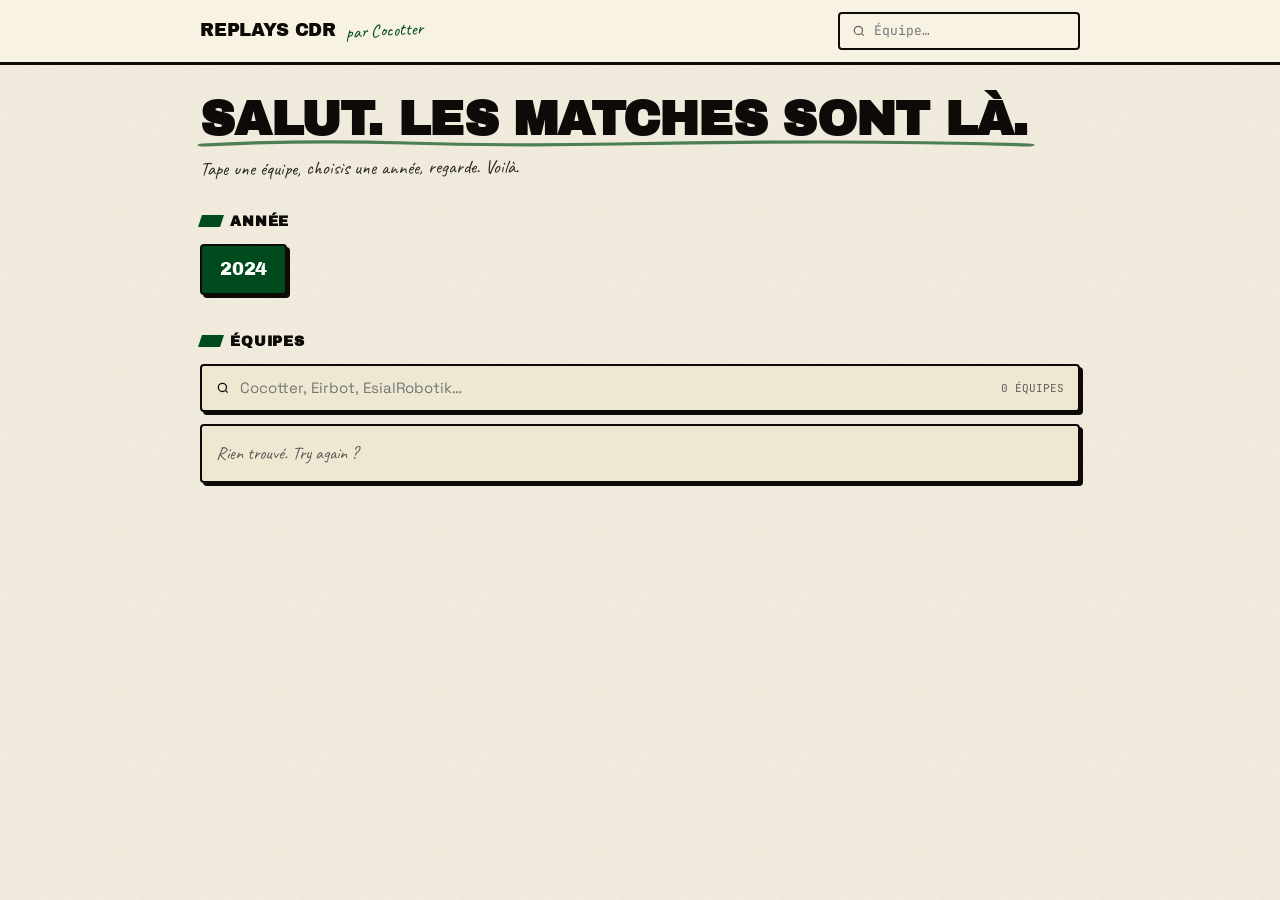
==== commit 27720b3e: "mobile: marges (padding .page sans reset horizontal) + titre/responsive ; placeholder Cocotter/Eirbo" ====
--- a/site/index.html
+++ b/site/index.html
@@ -26,7 +26,7 @@
         <h2 class="block__title">Équipes</h2>
         <div class="inline-search">
           <svg width="14" height="14" viewBox="0 0 24 24" fill="none" stroke="currentColor" stroke-width="2.2" style="color:var(--ink)"><circle cx="11" cy="11" r="7"/><path d="m20 20-3.5-3.5"/></svg>
-          <input id="q" type="text" placeholder="Cocotter, ARIG, Les Karibelles…" autocomplete="off">
+          <input id="q" type="text" placeholder="Cocotter, Eirbot, EsialRobotik…" autocomplete="off">
           <span class="inline-search__count" id="count"></span>
         </div>
         <div class="team-list" id="teamlist"></div>
--- a/site/assets/style.css
+++ b/site/assets/style.css
@@ -135,7 +135,7 @@
 /* ============================================================
    PAGE
 ============================================================ */
-.page { padding: 32px 0 80px; }
+.page { padding-top: 32px; padding-bottom: 80px; }   /* keep .container's horizontal padding */
 
 .page__title {
   font-family: var(--display);
@@ -678,11 +678,28 @@
    RESPONSIVE
 ============================================================ */
 @media (max-width: 720px) {
+  html, body { overflow-x: hidden; }
+  .container { padding: 0 16px; }
+  .site-header__inner { gap: 10px; padding: 10px 16px; }
+  .brand { font-size: 15px; }
+  .brand small { font-size: 15px; }
+  .search { min-width: 0; flex: 1; }
+  .page { padding-top: 22px; padding-bottom: 56px; }
+  .page__title { font-size: clamp(24px, 7vw, 32px); line-height: 1; overflow-wrap: anywhere; }
+  .page__title--marked::after { right: -4px; height: 8px; }
+  .page__sub { font-size: 17px; }
   .team-list { grid-template-columns: 1fr; }
   .team-link { border-right: none !important; }
-  .series-grid { grid-template-columns: repeat(2, 1fr); }
+  .series-grid { grid-template-columns: 1fr 1fr; }
   .series-link--finale { grid-column: span 2; }
-  .match-row { grid-template-columns: 36px 1fr auto; gap: 8px; padding: 8px 12px; }
-  .match-row__dur { display: none; }
-  .search { min-width: 0; flex: 1; }
-}
+  .match-row { grid-template-columns: 30px 1fr auto; gap: 8px; padding: 9px 11px; }
+  .match-row__score { display: none; }   /* hide table pill on narrow; keep time */
+  .match-head__teams { font-size: 20px; }
+  .match-head__teams .vs { font-size: 22px; }
+  .match-meta { gap: 8px 12px; }
+}
+/* Tighter still on very small phones */
+@media (max-width: 400px) {
+  .page__title { font-size: 23px; }
+  .year-btn { font-size: 16px; padding: 9px 14px; }
+}
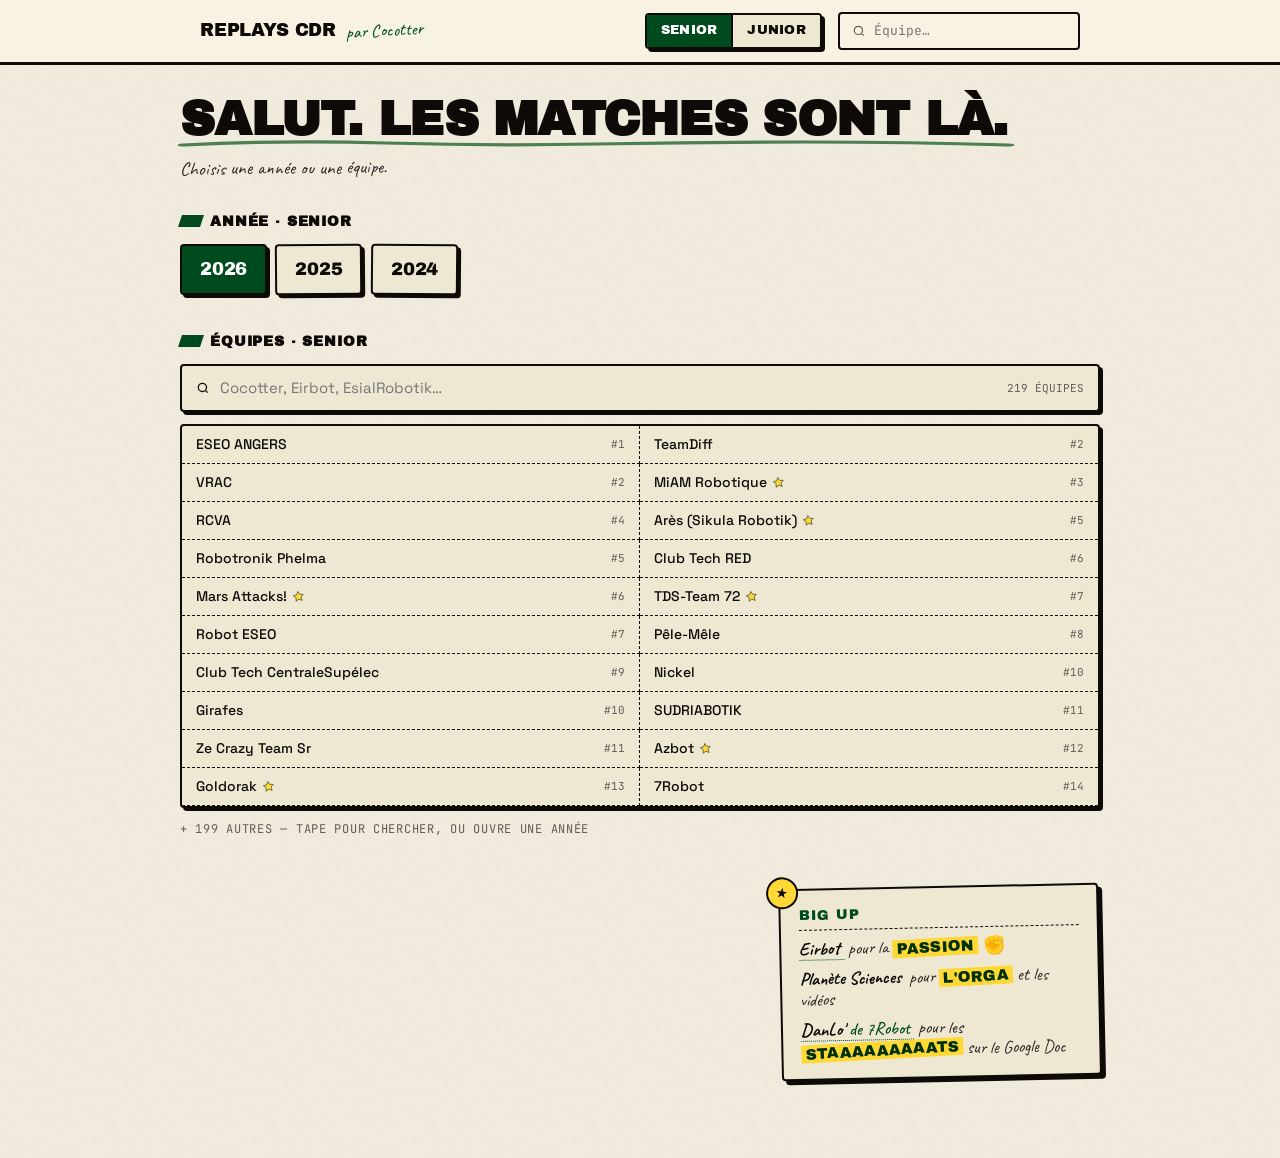
==== commit 52cf87bb: "design v2 + intégration standings: cat-switch header, Legends ★, palmarès par année (rang/V-D/scores" ====
--- a/site/index.html
+++ b/site/index.html
@@ -15,15 +15,15 @@
   <main style="flex:1">
     <div class="container page">
       <h1 class="page__title page__title--marked">Salut. Les matches sont là.</h1>
-      <p class="page__sub">Tape une équipe, choisis une année, regarde. Voilà.</p>
+      <p class="page__sub">Choisis une année ou une équipe.</p>
 
       <div class="block">
-        <h2 class="block__title">Année</h2>
+        <h2 class="block__title" id="yearsTitle">Année</h2>
         <div class="year-row" id="years"></div>
       </div>
 
       <div class="block">
-        <h2 class="block__title">Équipes</h2>
+        <h2 class="block__title" id="teamsTitle">Équipes</h2>
         <div class="inline-search">
           <svg width="14" height="14" viewBox="0 0 24 24" fill="none" stroke="currentColor" stroke-width="2.2" style="color:var(--ink)"><circle cx="11" cy="11" r="7"/><path d="m20 20-3.5-3.5"/></svg>
           <input id="q" type="text" placeholder="Cocotter, Eirbot, EsialRobotik…" autocomplete="off">
@@ -32,6 +32,15 @@
         <div class="team-list" id="teamlist"></div>
         <p id="more" style="margin-top:12px;font-family:var(--mono);font-size:12px;color:var(--muted);text-transform:uppercase;letter-spacing:.06em"></p>
       </div>
+
+      <aside class="thanks" id="thanks" style="display:none">
+        <div class="thanks__title">Big up</div>
+        <ul class="thanks__list">
+          <li><a class="thanks__link" href="team.html?team=Eirbot"><span class="thanks__who">Eirbot</span></a> <span class="thanks__what">pour la <em>passion</em> ✊</span></li>
+          <li><span class="thanks__who">Planète Sciences</span> <span class="thanks__what">pour <em>l'orga</em> et les vidéos</span></li>
+          <li><a class="thanks__link" href="team.html?team=7Robot"><span class="thanks__who">DanLo' <span class="thanks__org">de 7Robot</span></span></a> <span class="thanks__what">pour les <em>STAAAAAAAAATS</em> sur le Google Doc</span></li>
+        </ul>
+      </aside>
     </div>
   </main>
 </div>
@@ -39,34 +48,71 @@
 <script src="assets/app.js"></script>
 <script>
 mountHeader();
-let TEAMS = [];
+let TEAMS = [], LEGENDS = new Set(), RANKS = {};
+document.getElementById("yearsTitle").textContent = `Année · ${catLabel(CAT)}`;
+document.getElementById("teamsTitle").textContent = `Équipes · ${catLabel(CAT)}`;
+if (CAT === "senior") document.getElementById("thanks").style.display = "block";
 
-fetchJSON("data/index.json").then((d) => {
-  // Year buttons (union across categories, newest first)
-  const years = [...new Set(Object.values(d.tree).flatMap((yr) => Object.keys(yr)))].sort().reverse();
+(async () => {
+  const d = await fetchJSON("data/index.json");
+  // Years: union of parsed videos + years with standings (senior only)
+  const treeYears = Object.keys(d.tree[CAT] || {});
+  const standingsYears = CAT === "senior" ? ["2024", "2025", "2026"] : [];
+  const years = [...new Set([...treeYears, ...standingsYears])].sort().reverse();
   document.getElementById("years").innerHTML = years.map((y, i) =>
-    `<a class="year-btn${i === 0 ? " is-current" : ""}" href="year.html?y=${y}">${y}</a>`).join("");
+    `<a class="year-btn${i === 0 ? " is-current" : ""}" href="year.html?c=${CAT}&y=${y}">${y}</a>`).join("");
 
-  TEAMS = d.teams;
+  // Pull Legends + most-recent rank from standings (and add sheet-only teams)
+  const SHEET_TEAMS = new Map();    // key -> {name, city}
+  for (const y of years.slice().reverse()) {            // oldest first so newest rank wins
+    const m = await loadStandings(CAT, y);
+    if (!m) continue;
+    for (const t of Object.values(m)) {
+      const k = teamKey(t.name);
+      if (t.type === "legends") LEGENDS.add(k);
+      if (t.rank) RANKS[k] = { year: y, rank: t.rank };
+      if (!SHEET_TEAMS.has(k)) SHEET_TEAMS.set(k, { name: t.name });
+    }
+  }
+
+  // Team list: video teams in cat, augmented with sheet-only teams (with their official name).
+  const fromVideo = d.teams.filter((t) => t.cat === CAT);
+  const knownKeys = new Set(fromVideo.map((t) => teamKey(t.name)));
+  const extras = [...SHEET_TEAMS.values()].filter((t) => !knownKeys.has(teamKey(t.name)))
+    .map((t) => ({ name: t.name, city: null, cat: CAT, us: isUs(t.name) }));
+  // Drop OCR junk (1-2 char names, no rank, no sheet match)
+  TEAMS = [...fromVideo, ...extras].filter((t) => {
+    const k = teamKey(t.name);
+    return k.length >= 3 || RANKS[k];
+  });
+
   const input = document.getElementById("q");
   const q0 = qs("q");
   if (q0) input.value = q0;
   render();
   input.addEventListener("input", render);
-});
+})();
 
 function render() {
   const q = document.getElementById("q").value.trim().toLowerCase();
-  const filtered = q
+  const filtered = (q
     ? TEAMS.filter((t) => t.name.toLowerCase().includes(q) || (t.city || "").toLowerCase().includes(q))
-    : TEAMS;
-  const visible = filtered.slice(0, q ? 60 : 24);
+    : TEAMS.slice())
+    .sort((a, b) => {                 // ranked teams first (by rank asc), then alphabetical
+      const ra = (RANKS[teamKey(a.name)] || {}).rank, rb = (RANKS[teamKey(b.name)] || {}).rank;
+      if (ra && rb) return ra - rb;
+      if (ra) return -1;
+      if (rb) return 1;
+      return a.name.localeCompare(b.name);
+    });
+  const visible = filtered.slice(0, q ? 60 : 20);
   document.getElementById("count").textContent = `${filtered.length} équipes`;
-  document.getElementById("teamlist").innerHTML = visible.map(teamLinkHTML).join("")
-    || `<div style="padding:14px;font-family:var(--hand);font-size:18px;color:var(--muted)">Rien trouvé. Try again ?</div>`;
-  const more = document.getElementById("more");
-  more.textContent = (!q && filtered.length > visible.length)
-    ? `+ ${filtered.length - visible.length} autres équipes — tape pour chercher` : "";
+  document.getElementById("teamlist").innerHTML = visible.map((t) => {
+    const k = teamKey(t.name);
+    return teamLinkHTML({ ...t, legend: LEGENDS.has(k), rank: (RANKS[k] && RANKS[k].rank) || null });
+  }).join("") || `<div style="padding:14px;font-family:var(--hand);font-size:18px;color:var(--muted)">Rien trouvé. Try again ?</div>`;
+  document.getElementById("more").textContent = (!q && filtered.length > visible.length)
+    ? `+ ${filtered.length - visible.length} autres — tape pour chercher, ou ouvre une année` : "";
 }
 </script>
 </body>
--- a/site/assets/style.css
+++ b/site/assets/style.css
@@ -113,7 +113,6 @@
   transform: rotate(-3deg);
 }
 .search {
-  margin-left: auto;
   display: flex;
   align-items: center;
   gap: 6px;
@@ -121,9 +120,44 @@
   border: 2px solid var(--ink);
   border-radius: var(--radius);
   background: var(--bg);
-  min-width: 220px;
+  min-width: 180px;
   font-family: var(--mono);
   transition: background 120ms;
+}
+
+/* ============================================================
+   CATEGORY SWITCH
+============================================================ */
+.cat-switch {
+  display: inline-flex;
+  border: 2.5px solid var(--ink);
+  border-radius: var(--radius);
+  background: var(--paper);
+  box-shadow: 3px 3px 0 var(--ink);
+  overflow: hidden;
+  margin-left: auto;
+}
+.cat-switch__btn {
+  font-family: var(--display);
+  text-transform: uppercase;
+  letter-spacing: 0.02em;
+  padding: 6px 14px;
+  font-size: 13px;
+  color: var(--ink);
+  transition: background 120ms;
+  border-right: 2px solid var(--ink);
+  background: var(--paper);
+}
+.cat-switch__btn:last-child { border-right: none; }
+.cat-switch__btn:hover { background: var(--yellow); }
+.cat-switch__btn.is-active {
+  background: var(--fir);
+  color: white;
+}
+.cat-switch--lg { margin-left: 0; }
+.cat-switch--lg .cat-switch__btn {
+  padding: 14px 28px;
+  font-size: 22px;
 }
 .search:focus-within { background: var(--yellow); }
 .search input {
@@ -135,7 +169,7 @@
 /* ============================================================
    PAGE
 ============================================================ */
-.page { padding-top: 32px; padding-bottom: 80px; }   /* keep .container's horizontal padding */
+.page { padding: 32px 0 80px; }
 
 .page__title {
   font-family: var(--display);
@@ -362,8 +396,28 @@
   gap: 8px;
   min-width: 0;
 }
-.match-row__teams .winner { color: var(--ink); font-weight: 600; }
-.match-row__teams .loser { color: var(--muted); }
+.match-row { cursor: pointer; }
+.match-row__teams .tm { min-width: 0; }
+.match-row__teams .tm.winner .team-link-text { color: var(--ink); font-weight: 600; }
+.match-row__teams .tm.loser .team-link-text { color: var(--muted); }
+
+/* Clickable team link in lists & match page — inline, underlines on hover */
+.team-link-text {
+  position: relative;
+  border-bottom: 1.5px dotted transparent;
+  transition: border-color 120ms, background 120ms;
+  white-space: nowrap;
+  overflow: hidden;
+  text-overflow: ellipsis;
+  display: inline-block;
+  max-width: 100%;
+  vertical-align: bottom;
+}
+.team-link-text:hover {
+  border-bottom-color: var(--fir);
+  background: var(--yellow);
+}
+.match-row__no, .match-row__score, .match-row__dur { cursor: pointer; }
 .match-row__teams .vs {
   font-family: var(--mono);
   font-size: 10px;
@@ -396,13 +450,24 @@
 }
 
 /* highlight our team */
-.match-row__teams .is-us {
+.match-row__teams .tm.is-us .team-link-text {
   background: var(--fir);
-  color: white !important;
+  color: white;
   padding: 1px 6px;
   border-radius: 3px;
   font-weight: 700;
 }
+.match-row__teams .tm.is-us .team-link-text:hover {
+  background: var(--fir-dk);
+  border-bottom-color: transparent;
+}
+.match-head__teams .is-us-name .team-link-text {
+  background: var(--fir);
+  color: white;
+  padding: 2px 10px;
+  border-radius: 3px;
+}
+.match-head__teams .is-us-name .team-link-text:hover { background: var(--fir-dk); }
 
 /* ============================================================
    TEAM LIST (home / search)
@@ -436,7 +501,15 @@
   white-space: nowrap;
   overflow: hidden;
   text-overflow: ellipsis;
-}
+  min-width: 0;
+  flex: 0 1 auto;
+}
+.team-link > .legend-mark {
+  margin-left: -2px;
+  margin-right: auto;
+  flex-shrink: 0;
+}
+.team-link > .legend-mark svg { width: 14px; height: 14px; }
 .team-link__city {
   font-family: var(--mono);
   font-size: 11px;
@@ -626,7 +699,9 @@
   color: white;
   border-radius: var(--radius);
   transform: rotate(-1deg);
-}
+  transition: background 120ms;
+}
+.year-section__year:hover { background: var(--fir-dk); }
 
 .cat-pill {
   display: inline-block;
@@ -652,8 +727,134 @@
 }
 
 /* ============================================================
-   FOOTER
-============================================================ */
+   LEGEND MARK
+============================================================ */
+.legend-mark {
+  display: inline-flex;
+  align-items: center;
+  justify-content: center;
+  margin-left: 5px;
+  color: var(--yellow);
+  vertical-align: -2px;
+  flex-shrink: 0;
+}
+.legend-mark svg {
+  display: block;
+  transform: rotate(-8deg);
+}
+.page__title .legend-mark {
+  margin-left: 10px;
+  vertical-align: middle;
+}
+.page__title .legend-mark svg {
+  width: 30px;
+  height: 30px;
+}
+.team-link-text .legend-mark { margin-left: 4px; }
+.team-link-text .legend-mark svg { width: 12px; height: 12px; }
+.match-head__teams .legend-mark svg { width: 18px; height: 18px; }
+.team-link__name .legend-mark svg { width: 13px; height: 13px; }
+.team-link.is-us .legend-mark { color: var(--yellow); }
+
+/* ============================================================
+   THANKS BLOCK (home, bottom-right)
+============================================================ */
+.thanks {
+  margin-top: 48px;
+  margin-left: auto;
+  max-width: 320px;
+  padding: 14px 18px 16px;
+  background: var(--paper);
+  border: 2.5px solid var(--ink);
+  border-radius: var(--radius);
+  box-shadow: 4px 4px 0 var(--ink);
+  transform: rotate(-1.2deg);
+  font-family: var(--hand);
+  display: block;
+  position: relative;
+}
+.thanks::before {
+  content: "★";
+  position: absolute;
+  top: -14px;
+  left: -14px;
+  width: 28px; height: 28px;
+  background: var(--yellow);
+  border: 2px solid var(--ink);
+  border-radius: 50%;
+  display: flex;
+  align-items: center;
+  justify-content: center;
+  font-size: 14px;
+  color: var(--ink);
+  transform: rotate(8deg);
+}
+.thanks__title {
+  font-family: var(--display);
+  font-size: 14px;
+  text-transform: uppercase;
+  letter-spacing: 0.08em;
+  color: var(--fir);
+  margin-bottom: 8px;
+  border-bottom: 1.5px dashed var(--ink);
+  padding-bottom: 4px;
+}
+.thanks__list {
+  margin: 0;
+  padding: 0;
+  list-style: none;
+  display: flex;
+  flex-direction: column;
+  gap: 8px;
+}
+.thanks__list li {
+  font-size: 18px;
+  line-height: 1.2;
+  color: var(--ink);
+}
+.thanks__who {
+  font-weight: 700;
+  color: var(--ink);
+  display: inline;
+  margin-right: 4px;
+}
+.thanks__org {
+  font-weight: 500;
+  color: var(--fir);
+}
+.thanks__link {
+  display: inline;
+  border-bottom: 1.5px dotted var(--fir);
+  transition: background 120ms;
+}
+.thanks__link:hover {
+  background: var(--yellow);
+  border-bottom-color: var(--ink);
+}
+.thanks__what {
+  color: var(--ink-2);
+  display: inline;
+}
+.thanks__list em {
+  font-style: normal;
+  font-family: var(--display);
+  font-size: 0.85em;
+  letter-spacing: 0.02em;
+  color: var(--fir-dk);
+  background: var(--yellow);
+  padding: 0 4px;
+  text-transform: uppercase;
+  display: inline-block;
+  transform: rotate(-2deg);
+}
+
+@media (max-width: 720px) {
+  .thanks {
+    margin-left: 0;
+    max-width: none;
+    transform: rotate(-0.5deg);
+  }
+}
 .footer {
   padding: 16px 20px;
   font-family: var(--mono);
@@ -678,28 +879,76 @@
    RESPONSIVE
 ============================================================ */
 @media (max-width: 720px) {
-  html, body { overflow-x: hidden; }
-  .container { padding: 0 16px; }
-  .site-header__inner { gap: 10px; padding: 10px 16px; }
+  body { font-size: 14px; }
+  .container { padding: 0 14px; }
+  .page { padding: 18px 0 60px; }
+
+  /* Header → stacked rows */
+  .site-header__inner {
+    flex-wrap: wrap;
+    gap: 8px 12px;
+    padding: 10px 14px;
+  }
   .brand { font-size: 15px; }
-  .brand small { font-size: 15px; }
-  .search { min-width: 0; flex: 1; }
-  .page { padding-top: 22px; padding-bottom: 56px; }
-  .page__title { font-size: clamp(24px, 7vw, 32px); line-height: 1; overflow-wrap: anywhere; }
-  .page__title--marked::after { right: -4px; height: 8px; }
-  .page__sub { font-size: 17px; }
+  .brand small { font-size: 15px; margin-left: 2px; }
+  .cat-switch { margin-left: auto; }
+  .cat-switch__btn { padding: 5px 11px; font-size: 12px; }
+  .search {
+    order: 99; width: 100%; min-width: 0; flex: 1 1 100%;
+  }
+
+  .page__title { font-size: 30px; }
+  .page__sub { font-size: 16px; }
+
+  /* Big cat switch */
+  .cat-switch--lg { width: 100%; display: flex; }
+  .cat-switch--lg .cat-switch__btn { flex: 1; padding: 12px 0; font-size: 18px; }
+
+  /* Year buttons */
+  .year-btn { padding: 8px 14px; font-size: 16px; }
+
+  /* Team list */
   .team-list { grid-template-columns: 1fr; }
-  .team-link { border-right: none !important; }
-  .series-grid { grid-template-columns: 1fr 1fr; }
+  .team-link { border-right: none !important; padding: 9px 12px; }
+
+  /* Series grid */
+  .series-grid { grid-template-columns: repeat(2, 1fr); gap: 8px; }
   .series-link--finale { grid-column: span 2; }
-  .match-row { grid-template-columns: 30px 1fr auto; gap: 8px; padding: 9px 11px; }
-  .match-row__score { display: none; }   /* hide table pill on narrow; keep time */
-  .match-head__teams { font-size: 20px; }
-  .match-head__teams .vs { font-size: 22px; }
-  .match-meta { gap: 8px 12px; }
-}
-/* Tighter still on very small phones */
-@media (max-width: 400px) {
-  .page__title { font-size: 23px; }
-  .year-btn { font-size: 16px; padding: 9px 14px; }
-}
+  .series-link { padding: 12px; }
+  .series-link__name { font-size: 16px; }
+  .series-link--finale .series-link__name { font-size: 18px; }
+
+  /* Match rows */
+  .match-row {
+    grid-template-columns: 38px 1fr auto;
+    gap: 8px;
+    padding: 9px 11px;
+  }
+  .match-row__dur { display: none; }
+  .match-row__teams { flex-wrap: wrap; gap: 4px 8px; }
+  .match-row__teams .vs { font-size: 9px; }
+
+  /* Match page */
+  .match-head__teams { font-size: 18px; line-height: 1.1; }
+  .match-head__teams .vs { font-size: 22px; margin: 0 4px; }
+  .match-head__score { font-size: 20px; }
+  .match-meta { font-size: 11px; gap: 8px 14px; }
+
+  /* Prev/Next */
+  .prevnext { grid-template-columns: 1fr; gap: 8px; }
+  .prevnext a { padding: 8px 10px; }
+  .prevnext__label { font-size: 12px; }
+
+  /* Team page stats */
+  .team-stats { font-size: 12px; gap: 12px; }
+  .team-stats strong { font-size: 14px; }
+  .year-section__year { font-size: 18px; }
+  .is-us-badge { font-size: 18px; margin-left: 6px; }
+}
+
+@media (max-width: 420px) {
+  .brand { gap: 6px; }
+  .brand small { display: none; }
+  .page__title { font-size: 26px; }
+  .cat-switch__btn { padding: 5px 9px; font-size: 11px; }
+}
